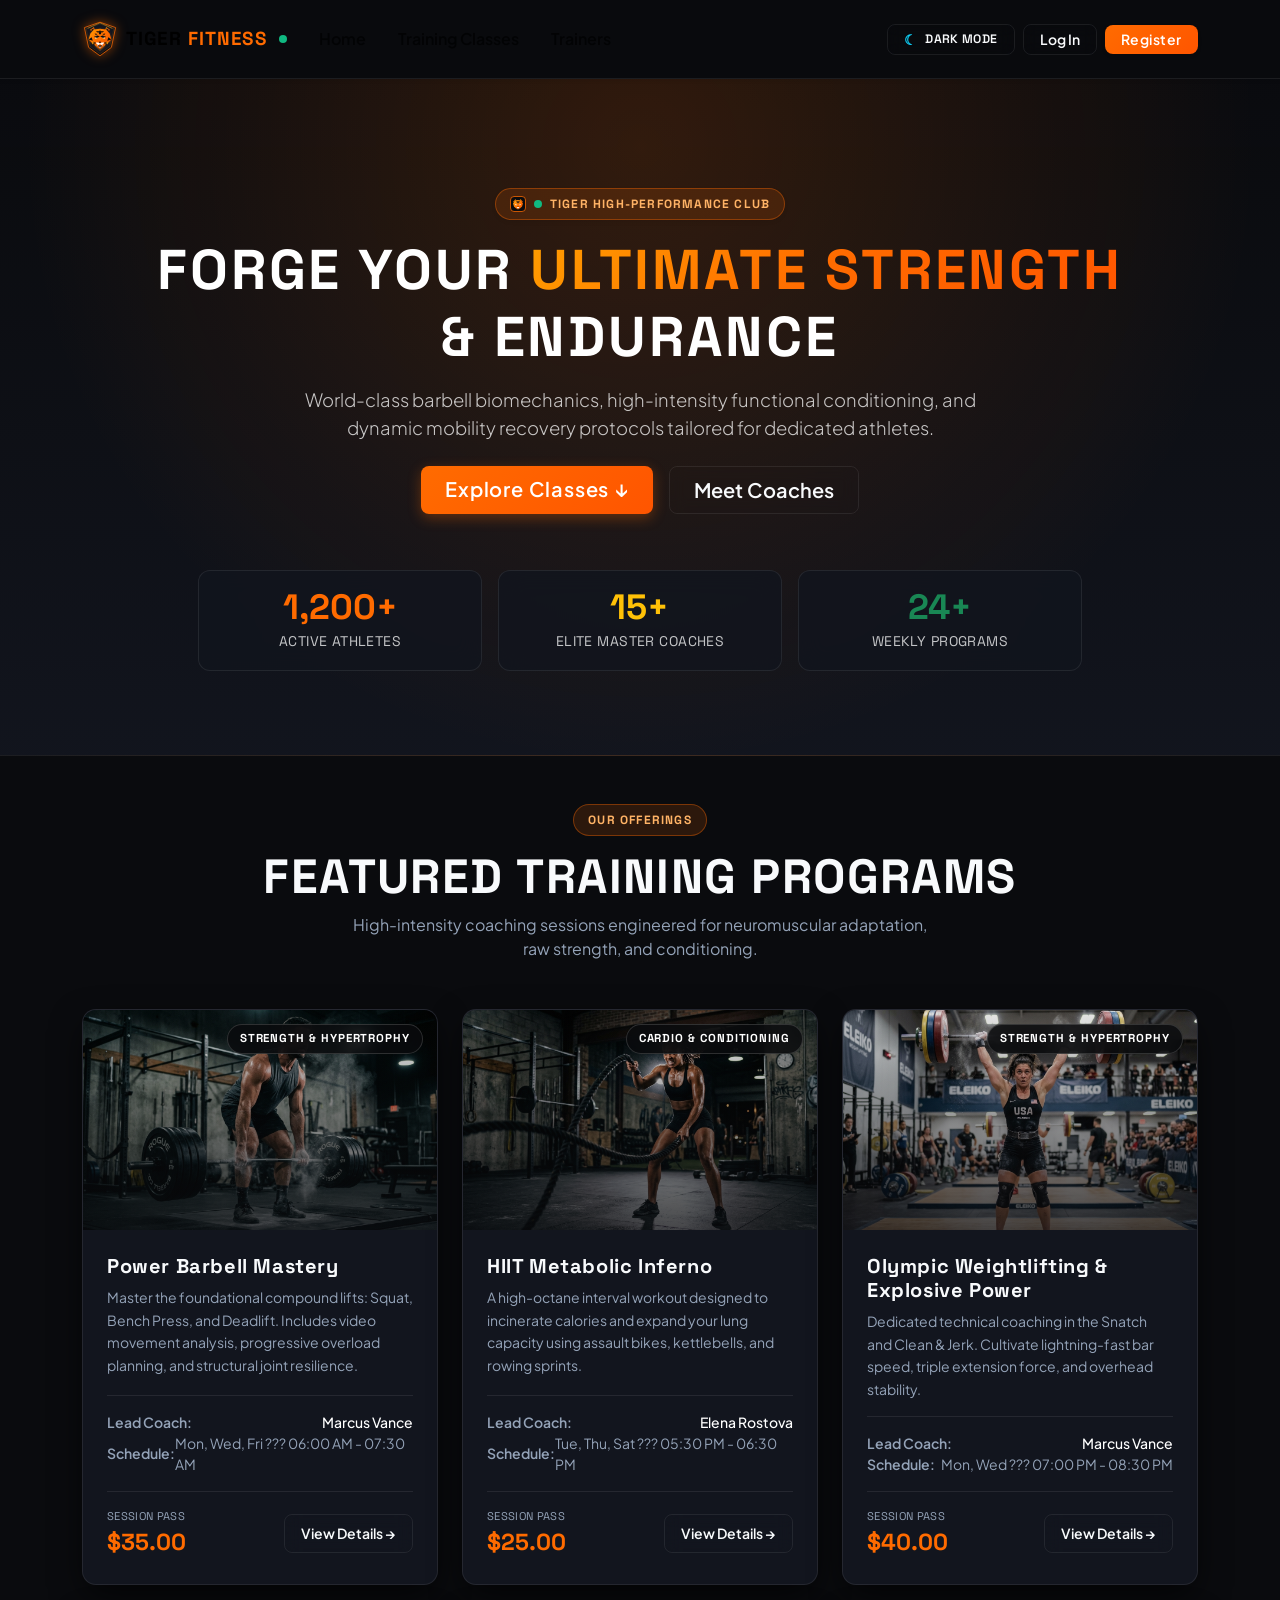
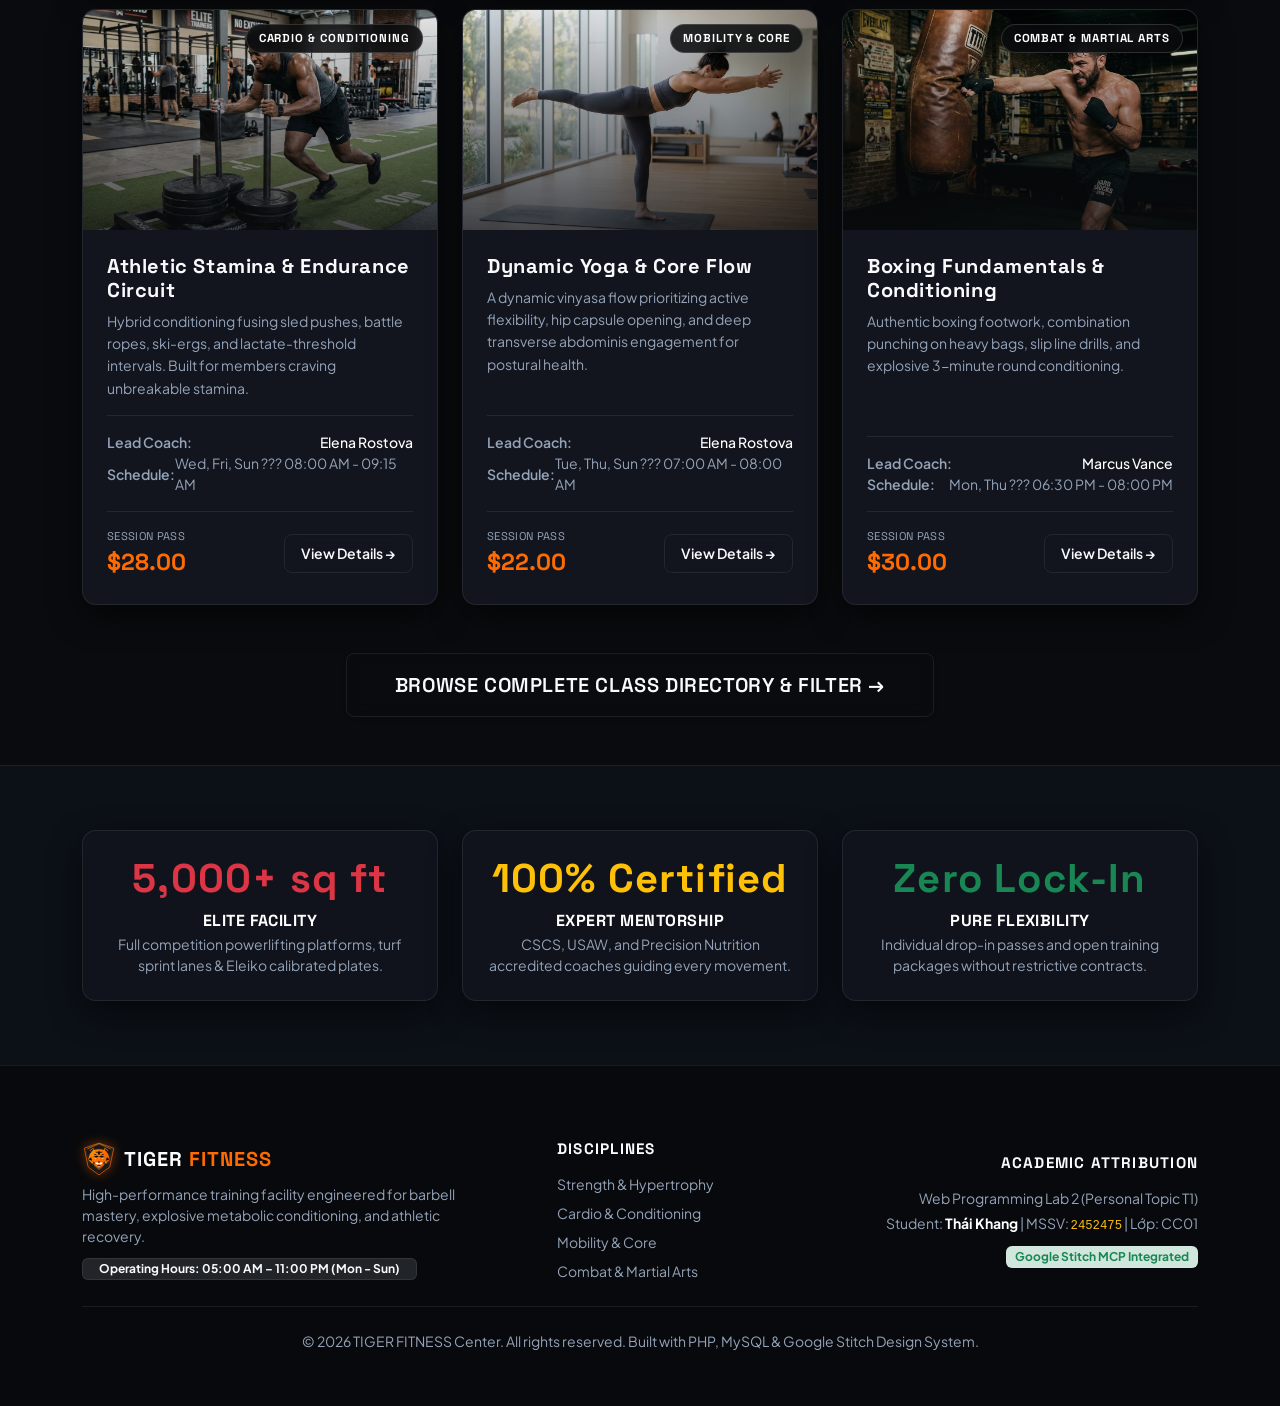
==== netlify_dist/index.html @ b27a7390 "feat(brand,deploy): rebrand to Tiger Fitness with 2D tiger SVG logo, orange theme, and Netlify stati" ====
<!DOCTYPE html>
<html lang="en">
<head>
  <meta charset="UTF-8">
  <meta name="viewport" content="width=device-width, initial-scale=1.0">
  <title>TIGER FITNESS - Transform Your Potential</title>
  <link rel="icon" type="image/svg+xml" href="images/favicon.svg">
  <link href="https://cdn.jsdelivr.net/npm/bootstrap@5.3.0/dist/css/bootstrap.min.css" rel="stylesheet">
  <link rel="stylesheet" href="css/style.css">
</head>
<body class="" data-bs-theme="light">

<script>
  // Instant client-side theme application to prevent FOUC
  (function() {
    var theme = "light";
    document.documentElement.setAttribute('data-bs-theme', theme);
    if (document.body) {
      if (theme === 'dark') {
        document.body.classList.add('theme-dark');
      } else {
        document.body.classList.remove('theme-dark');
      }
    }
  })();
</script>
<header>
  <nav class="navbar navbar-expand-lg glass-navbar sticky-top shadow-sm py-3">
    <div class="container">
      <a class="navbar-brand fw-bold text-uppercase d-flex align-items-center gap-2" href="index.html">
        <img src="images/tiger-logo.svg" alt="Tiger Logo" width="36" height="36" style="filter: drop-shadow(0 0 6px rgba(255, 107, 0, 0.5));">
        <span class="font-headline" style="letter-spacing: 0.06em; font-size: 1.18rem;">TIGER <span style="color: var(--tiger-orange);">FITNESS</span></span>
        <span class="live-beacon ms-1 d-none d-sm-inline-block" title="Tiger Core Systems Online"></span>
      </a>
      <button
        class="navbar-toggler border-0 shadow-none"
        type="button"
        data-bs-toggle="collapse"
        data-bs-target="#mainNavbar"
        aria-controls="mainNavbar"
        aria-expanded="false"
        aria-label="Toggle navigation">
        <span class="navbar-toggler-icon"></span>
      </button>
      <div class="collapse navbar-collapse" id="mainNavbar">
        <ul class="navbar-nav me-auto mb-2 mb-lg-0 align-items-lg-center">
          <li class="nav-item">
            <a class="nav-link fw-semibold px-3" href="index.html">Home</a>
          </li>
          <li class="nav-item">
            <a class="nav-link fw-semibold px-3" href="classes.html">Training Classes</a>
          </li>
          <li class="nav-item">
            <a class="nav-link fw-semibold px-3" href="index.html#trainers">Trainers</a>
          </li>
                            </ul>

        <ul class="navbar-nav ms-auto mb-2 mb-lg-0 align-items-lg-center gap-2">
          <!-- Theme Toggle (Task 5.2 Cookie: apex_theme) -->
          <li class="nav-item">
            <a href="javascript:void(0)" onclick="toggleNetlifyTheme()" 
               class="btn btn-sm btn-outline-apex d-flex align-items-center gap-2 px-3 py-1"
               title="Switch to Dark Gym Mode (Cookie-persisted for 30 days)">
                              <span class="text-info">&#9790;</span> <span class="small font-headline">DARK MODE</span>
                          </a>
          </li>

                      <li class="nav-item">
              <a class="btn btn-outline-apex btn-sm px-3" href="login.html">
                Log In
              </a>
            </li>
            <li class="nav-item">
              <a class="btn btn-danger btn-sm px-3 shadow-sm" href="register.html">
                Register
              </a>
            </li>
                  </ul>
      </div>
    </div>
  </nav>
</header>

<!-- High-Octane Hero Section -->
<section class="hero-section text-white">
  <div class="container text-center py-4">
    <div class="hero-badge mb-3 shadow-sm">
      <img src="images/favicon.svg" alt="Tiger Icon" width="16" height="16">
      <span class="live-beacon"></span>
      <span>Tiger High-Performance Club</span>
    </div>
    
    <h1 class="display-4 fw-bold mb-3 text-uppercase font-headline" style="letter-spacing: 0.05em; max-width: 980px; margin: 0 auto;">
      Forge Your <span class="hero-gradient-text">Ultimate Strength</span> & Endurance
    </h1>
    
    <p class="lead opacity-75 mb-4 mx-auto" style="max-width: 720px; font-size: 1.15rem;">
      World-class barbell biomechanics, high-intensity functional conditioning, and dynamic mobility recovery protocols tailored for dedicated athletes.
    </p>

    <div class="d-flex justify-content-center gap-3 mb-5 flex-wrap">
      <a href="#items" class="btn btn-apex-crimson btn-lg px-4 py-2 fw-semibold">
        Explore Classes &darr;
      </a>
      <a href="#trainers" class="btn btn-outline-apex btn-lg px-4 py-2 fw-semibold">
        Meet Coaches
      </a>
    </div>

    <!-- Performance Metrics Bar (Stitch Telemetry Widget) -->
    <div class="row g-3 justify-content-center max-w-4xl mx-auto pt-2" style="max-width: 900px;">
      <div class="col-12 col-md-4">
        <div class="stats-card text-center h-100">
          <div class="stats-value mb-1" style="color: var(--tiger-orange);">1,200+</div>
          <span class="small opacity-75 font-headline text-uppercase">Active Athletes</span>
        </div>
      </div>
      <div class="col-12 col-md-4">
        <div class="stats-card text-center h-100">
          <div class="stats-value text-warning mb-1">15+</div>
          <span class="small opacity-75 font-headline text-uppercase">Elite Master Coaches</span>
        </div>
      </div>
      <div class="col-12 col-md-4">
        <div class="stats-card text-center h-100">
          <div class="stats-value text-success mb-1">24+</div>
          <span class="small opacity-75 font-headline text-uppercase">Weekly Programs</span>
        </div>
      </div>
    </div>
  </div>
</section>

<!-- Item Catalog (Dynamic MySQL Database Integration) -->
<section class="py-5" id="items">
  <div class="container">
    <!-- Personalized 'Welcome Back' Cookie Banner (Task 5.2) -->
    
    <div class="text-center mb-5">
      <span class="hero-badge mb-2">Our Offerings</span>
      <h2 class="display-5 fw-bold font-headline mt-1 text-uppercase">Featured Training Programs</h2>
      <p class="text-secondary mx-auto" style="max-width: 600px;">
        High-intensity coaching sessions engineered for neuromuscular adaptation, raw strength, and conditioning.
      </p>
    </div>

          <div class="row g-4">
                  <div class="col-12 col-md-6 col-lg-4">
            <div class="class-card h-100">
              <div class="class-card-img-wrap">
                <img
                  src="images/item1.jpg"
                  alt="Power Barbell Mastery">
                <div class="class-card-overlay"></div>
                <span class="class-discipline-badge">
                  Strength &amp; Hypertrophy                </span>
              </div>
              <div class="card-body d-flex flex-column p-4">
                <h5 class="card-title fw-bold font-headline mb-2" style="font-size: 1.25rem;">
                  Power Barbell Mastery                </h5>
                <p class="card-text text-secondary small flex-grow-1 mb-3" style="line-height: 1.6;">
                  Master the foundational compound lifts: Squat, Bench Press, and Deadlift. Includes video movement analysis, progressive overload planning, and structural joint resilience.                </p>
                
                <div class="pt-3 border-top border-secondary border-opacity-25 mb-3">
                  <div class="d-flex align-items-center justify-content-between small text-secondary mb-1.5">
                    <span class="fw-semibold">Lead Coach:</span>
                    <span class="text-white fw-medium">Marcus Vance</span>
                  </div>
                  <div class="d-flex align-items-center justify-content-between small text-secondary">
                    <span class="fw-semibold">Schedule:</span>
                    <span class="opacity-90">Mon, Wed, Fri ??? 06:00 AM - 07:30 AM</span>
                  </div>
                </div>

                <div class="d-flex align-items-center justify-content-between pt-3 border-top border-secondary border-opacity-25">
                  <div>
                    <span class="small text-secondary d-block font-headline text-uppercase" style="font-size: 0.7rem;">Session Pass</span>
                    <span class="class-price-tag">$35.00</span>
                  </div>
                  <a href="item_details_1.html"
                     class="btn btn-sm btn-outline-apex px-3 py-2 fw-semibold">
                    View Details &rarr;
                  </a>
                </div>
              </div>
            </div>
          </div>
                  <div class="col-12 col-md-6 col-lg-4">
            <div class="class-card h-100">
              <div class="class-card-img-wrap">
                <img
                  src="images/item2.jpg"
                  alt="HIIT Metabolic Inferno">
                <div class="class-card-overlay"></div>
                <span class="class-discipline-badge">
                  Cardio &amp; Conditioning                </span>
              </div>
              <div class="card-body d-flex flex-column p-4">
                <h5 class="card-title fw-bold font-headline mb-2" style="font-size: 1.25rem;">
                  HIIT Metabolic Inferno                </h5>
                <p class="card-text text-secondary small flex-grow-1 mb-3" style="line-height: 1.6;">
                  A high-octane interval workout designed to incinerate calories and expand your lung capacity using assault bikes, kettlebells, and rowing sprints.                </p>
                
                <div class="pt-3 border-top border-secondary border-opacity-25 mb-3">
                  <div class="d-flex align-items-center justify-content-between small text-secondary mb-1.5">
                    <span class="fw-semibold">Lead Coach:</span>
                    <span class="text-white fw-medium">Elena Rostova</span>
                  </div>
                  <div class="d-flex align-items-center justify-content-between small text-secondary">
                    <span class="fw-semibold">Schedule:</span>
                    <span class="opacity-90">Tue, Thu, Sat ??? 05:30 PM - 06:30 PM</span>
                  </div>
                </div>

                <div class="d-flex align-items-center justify-content-between pt-3 border-top border-secondary border-opacity-25">
                  <div>
                    <span class="small text-secondary d-block font-headline text-uppercase" style="font-size: 0.7rem;">Session Pass</span>
                    <span class="class-price-tag">$25.00</span>
                  </div>
                  <a href="item_details_2.html"
                     class="btn btn-sm btn-outline-apex px-3 py-2 fw-semibold">
                    View Details &rarr;
                  </a>
                </div>
              </div>
            </div>
          </div>
                  <div class="col-12 col-md-6 col-lg-4">
            <div class="class-card h-100">
              <div class="class-card-img-wrap">
                <img
                  src="images/item3.jpg"
                  alt="Olympic Weightlifting &amp; Explosive Power">
                <div class="class-card-overlay"></div>
                <span class="class-discipline-badge">
                  Strength &amp; Hypertrophy                </span>
              </div>
              <div class="card-body d-flex flex-column p-4">
                <h5 class="card-title fw-bold font-headline mb-2" style="font-size: 1.25rem;">
                  Olympic Weightlifting &amp; Explosive Power                </h5>
                <p class="card-text text-secondary small flex-grow-1 mb-3" style="line-height: 1.6;">
                  Dedicated technical coaching in the Snatch and Clean &amp; Jerk. Cultivate lightning-fast bar speed, triple extension force, and overhead stability.                </p>
                
                <div class="pt-3 border-top border-secondary border-opacity-25 mb-3">
                  <div class="d-flex align-items-center justify-content-between small text-secondary mb-1.5">
                    <span class="fw-semibold">Lead Coach:</span>
                    <span class="text-white fw-medium">Marcus Vance</span>
                  </div>
                  <div class="d-flex align-items-center justify-content-between small text-secondary">
                    <span class="fw-semibold">Schedule:</span>
                    <span class="opacity-90">Mon, Wed ??? 07:00 PM - 08:30 PM</span>
                  </div>
                </div>

                <div class="d-flex align-items-center justify-content-between pt-3 border-top border-secondary border-opacity-25">
                  <div>
                    <span class="small text-secondary d-block font-headline text-uppercase" style="font-size: 0.7rem;">Session Pass</span>
                    <span class="class-price-tag">$40.00</span>
                  </div>
                  <a href="item_details_3.html"
                     class="btn btn-sm btn-outline-apex px-3 py-2 fw-semibold">
                    View Details &rarr;
                  </a>
                </div>
              </div>
            </div>
          </div>
                  <div class="col-12 col-md-6 col-lg-4">
            <div class="class-card h-100">
              <div class="class-card-img-wrap">
                <img
                  src="images/item4.jpg"
                  alt="Athletic Stamina &amp; Endurance Circuit">
                <div class="class-card-overlay"></div>
                <span class="class-discipline-badge">
                  Cardio &amp; Conditioning                </span>
              </div>
              <div class="card-body d-flex flex-column p-4">
                <h5 class="card-title fw-bold font-headline mb-2" style="font-size: 1.25rem;">
                  Athletic Stamina &amp; Endurance Circuit                </h5>
                <p class="card-text text-secondary small flex-grow-1 mb-3" style="line-height: 1.6;">
                  Hybrid conditioning fusing sled pushes, battle ropes, ski-ergs, and lactate-threshold intervals. Built for members craving unbreakable stamina.                </p>
                
                <div class="pt-3 border-top border-secondary border-opacity-25 mb-3">
                  <div class="d-flex align-items-center justify-content-between small text-secondary mb-1.5">
                    <span class="fw-semibold">Lead Coach:</span>
                    <span class="text-white fw-medium">Elena Rostova</span>
                  </div>
                  <div class="d-flex align-items-center justify-content-between small text-secondary">
                    <span class="fw-semibold">Schedule:</span>
                    <span class="opacity-90">Wed, Fri, Sun ??? 08:00 AM - 09:15 AM</span>
                  </div>
                </div>

                <div class="d-flex align-items-center justify-content-between pt-3 border-top border-secondary border-opacity-25">
                  <div>
                    <span class="small text-secondary d-block font-headline text-uppercase" style="font-size: 0.7rem;">Session Pass</span>
                    <span class="class-price-tag">$28.00</span>
                  </div>
                  <a href="item_details_4.html"
                     class="btn btn-sm btn-outline-apex px-3 py-2 fw-semibold">
                    View Details &rarr;
                  </a>
                </div>
              </div>
            </div>
          </div>
                  <div class="col-12 col-md-6 col-lg-4">
            <div class="class-card h-100">
              <div class="class-card-img-wrap">
                <img
                  src="images/item5.jpg"
                  alt="Dynamic Yoga &amp; Core Flow">
                <div class="class-card-overlay"></div>
                <span class="class-discipline-badge">
                  Mobility &amp; Core                </span>
              </div>
              <div class="card-body d-flex flex-column p-4">
                <h5 class="card-title fw-bold font-headline mb-2" style="font-size: 1.25rem;">
                  Dynamic Yoga &amp; Core Flow                </h5>
                <p class="card-text text-secondary small flex-grow-1 mb-3" style="line-height: 1.6;">
                  A dynamic vinyasa flow prioritizing active flexibility, hip capsule opening, and deep transverse abdominis engagement for postural health.                </p>
                
                <div class="pt-3 border-top border-secondary border-opacity-25 mb-3">
                  <div class="d-flex align-items-center justify-content-between small text-secondary mb-1.5">
                    <span class="fw-semibold">Lead Coach:</span>
                    <span class="text-white fw-medium">Elena Rostova</span>
                  </div>
                  <div class="d-flex align-items-center justify-content-between small text-secondary">
                    <span class="fw-semibold">Schedule:</span>
                    <span class="opacity-90">Tue, Thu, Sun ??? 07:00 AM - 08:00 AM</span>
                  </div>
                </div>

                <div class="d-flex align-items-center justify-content-between pt-3 border-top border-secondary border-opacity-25">
                  <div>
                    <span class="small text-secondary d-block font-headline text-uppercase" style="font-size: 0.7rem;">Session Pass</span>
                    <span class="class-price-tag">$22.00</span>
                  </div>
                  <a href="item_details_5.html"
                     class="btn btn-sm btn-outline-apex px-3 py-2 fw-semibold">
                    View Details &rarr;
                  </a>
                </div>
              </div>
            </div>
          </div>
                  <div class="col-12 col-md-6 col-lg-4">
            <div class="class-card h-100">
              <div class="class-card-img-wrap">
                <img
                  src="images/item6.jpg"
                  alt="Boxing Fundamentals &amp; Conditioning">
                <div class="class-card-overlay"></div>
                <span class="class-discipline-badge">
                  Combat &amp; Martial Arts                </span>
              </div>
              <div class="card-body d-flex flex-column p-4">
                <h5 class="card-title fw-bold font-headline mb-2" style="font-size: 1.25rem;">
                  Boxing Fundamentals &amp; Conditioning                </h5>
                <p class="card-text text-secondary small flex-grow-1 mb-3" style="line-height: 1.6;">
                  Authentic boxing footwork, combination punching on heavy bags, slip line drills, and explosive 3-minute round conditioning.                </p>
                
                <div class="pt-3 border-top border-secondary border-opacity-25 mb-3">
                  <div class="d-flex align-items-center justify-content-between small text-secondary mb-1.5">
                    <span class="fw-semibold">Lead Coach:</span>
                    <span class="text-white fw-medium">Marcus Vance</span>
                  </div>
                  <div class="d-flex align-items-center justify-content-between small text-secondary">
                    <span class="fw-semibold">Schedule:</span>
                    <span class="opacity-90">Mon, Thu ??? 06:30 PM - 08:00 PM</span>
                  </div>
                </div>

                <div class="d-flex align-items-center justify-content-between pt-3 border-top border-secondary border-opacity-25">
                  <div>
                    <span class="small text-secondary d-block font-headline text-uppercase" style="font-size: 0.7rem;">Session Pass</span>
                    <span class="class-price-tag">$30.00</span>
                  </div>
                  <a href="item_details_6.html"
                     class="btn btn-sm btn-outline-apex px-3 py-2 fw-semibold">
                    View Details &rarr;
                  </a>
                </div>
              </div>
            </div>
          </div>
              </div>

      <div class="text-center mt-5">
        <a href="classes.html" class="btn btn-outline-apex btn-lg px-5 py-3 font-headline fw-semibold text-uppercase shadow-sm">
          Browse Complete Class Directory & Filter &rarr;
        </a>
      </div>
      </div>
</section>

<!-- Additional Gym Highlights Section -->
<section class="py-5 border-top border-secondary border-opacity-25" id="trainers" style="background: rgba(17, 24, 39, 0.4);">
  <div class="container text-center py-3">
    <div class="row g-4 justify-content-center">
      <div class="col-12 col-md-4">
        <div class="glass-panel p-4 h-100">
          <div class="display-6 font-headline fw-bold text-danger mb-2">5,000+ sq ft</div>
          <h6 class="font-headline text-uppercase fw-bold text-white mb-1">Elite Facility</h6>
          <p class="text-secondary small mb-0">Full competition powerlifting platforms, turf sprint lanes & Eleiko calibrated plates.</p>
        </div>
      </div>
      <div class="col-12 col-md-4">
        <div class="glass-panel p-4 h-100">
          <div class="display-6 font-headline fw-bold text-warning mb-2">100% Certified</div>
          <h6 class="font-headline text-uppercase fw-bold text-white mb-1">Expert Mentorship</h6>
          <p class="text-secondary small mb-0">CSCS, USAW, and Precision Nutrition accredited coaches guiding every movement.</p>
        </div>
      </div>
      <div class="col-12 col-md-4">
        <div class="glass-panel p-4 h-100">
          <div class="display-6 font-headline fw-bold text-success mb-2">Zero Lock-In</div>
          <h6 class="font-headline text-uppercase fw-bold text-white mb-1">Pure Flexibility</h6>
          <p class="text-secondary small mb-0">Individual drop-in passes and open training packages without restrictive contracts.</p>
        </div>
      </div>
    </div>
  </div>
</section>

<footer class="apex-footer mt-auto">
  <div class="container py-4">
    <div class="row g-4 align-items-center">
      <div class="col-12 col-md-5">
        <div class="d-flex align-items-center gap-2 mb-2">
          <img src="images/tiger-logo.svg" alt="Tiger Logo" width="34" height="34" style="filter: drop-shadow(0 0 6px rgba(255, 107, 0, 0.4));">
          <span class="font-headline fw-bold text-white fs-5" style="letter-spacing: 0.05em;">TIGER <span style="color: var(--tiger-orange);">FITNESS</span></span>
        </div>
        <p class="small text-secondary mb-2" style="max-width: 380px;">
          High-performance training facility engineered for barbell mastery, explosive metabolic conditioning, and athletic recovery.
        </p>
        <span class="badge bg-dark border border-secondary text-light px-3 py-1 small">
          Operating Hours: 05:00 AM – 11:00 PM (Mon - Sun)
        </span>
      </div>

      <div class="col-6 col-md-3">
        <h6 class="footer-title">Disciplines</h6>
        <ul class="list-unstyled small mb-0 d-flex flex-column gap-2">
          <li><a href="classes.html?category_id=1">Strength & Hypertrophy</a></li>
          <li><a href="classes.html?category_id=2">Cardio & Conditioning</a></li>
          <li><a href="classes.html?category_id=3">Mobility & Core</a></li>
          <li><a href="classes.html?category_id=4">Combat & Martial Arts</a></li>
        </ul>
      </div>

      <div class="col-6 col-md-4 text-md-end">
        <h6 class="footer-title">Academic Attribution</h6>
        <p class="small text-secondary mb-1">
          Web Programming Lab 2 (Personal Topic T1)
        </p>
        <p class="small text-secondary mb-2">
          Student: <strong class="text-white">Thái Khang</strong> | MSSV: <code class="text-warning">2452475</code> | Lớp: CC01
        </p>
        <span class="badge bg-success-subtle text-success border border-success small px-2 py-1">
          Google Stitch MCP Integrated
        </span>
      </div>
    </div>

    <div class="pt-4 mt-4 border-top border-secondary border-opacity-25 text-center text-secondary small">
      &copy; 2026 TIGER FITNESS Center. All rights reserved. Built with PHP, MySQL & Google Stitch Design System.
    </div>
  </div>
</footer>

<script src="https://cdn.jsdelivr.net/npm/bootstrap@5.3.0/dist/js/bootstrap.bundle.min.js"></script>
<script src="js/netlify-interactive.js"></script>
</body>
</html>
---- netlify_dist/css/style.css ----
/* =====================================================================
 * TIGER FITNESS - STITCH DESIGN SYSTEM
 * Synthesized via Google Stitch MCP (Project ID: 6697286312568266889)
 * High-Octane Modern Performance Club Aesthetic (Nike Training / Gymshark)
 * Dual-Mode Engine fully bound to PHP Cookie 'apex_theme' (30 Days)
 * Primary Brand Palette: Tiger Orange (#FF6B00) & Amber Gold (#FF9E00)
 * ===================================================================== */

@import url('https://fonts.googleapis.com/css2?family=Plus+Jakarta+Sans:wght@300;400;500;600;700;800&family=Space+Grotesk:wght@400;500;600;700&display=swap');

/* ---------------------------------------------------------------------
 * 1. CSS CUSTOM PROPERTIES & DESIGN TOKENS
 * --------------------------------------------------------------------- */
:root {
  /* Brand Tiger Energy Accents */
  --tiger-orange: #FF6B00;
  --tiger-orange-hover: #FF8533;
  --tiger-amber: #FF9E00;
  --tiger-volt: #FF5500;
  --tiger-emerald: #10B981;

  /* Backward Compatibility Aliases */
  --apex-crimson: #FF6B00;
  --apex-crimson-hover: #FF8533;
  --apex-volt: #FF5500;
  --apex-emerald: #10B981;

  /* Light Athletic Mode (Athletic Ivory Canvas) */
  --apex-bg: #FFFDFB;
  --apex-surface: #FFFFFF;
  --apex-surface-subtle: #F7F4EE;
  --apex-surface-container: #FAF6F0;
  --apex-border: rgba(17, 24, 39, 0.08);
  --apex-border-hover: rgba(255, 107, 0, 0.40);
  --apex-text-primary: #111827;
  --apex-text-muted: #6B7280;
  --apex-navbar-bg: rgba(255, 253, 251, 0.88);
  --apex-glass-bg: rgba(255, 255, 255, 0.84);
  --apex-card-shadow: 0 4px 20px -2px rgba(17, 24, 39, 0.06);
  --apex-glow: 0 10px 25px -3px rgba(255, 107, 0, 0.22);

  /* Typography */
  --font-headline: 'Space Grotesk', -apple-system, sans-serif;
  --font-body: 'Plus Jakarta Sans', -apple-system, BlinkMacSystemFont, 'Segoe UI', Roboto, sans-serif;
}

/* ---------------------------------------------------------------------
 * Dark Gym Mode (Activated via Cookie apex_theme = 'dark')
 * Deep Tiger Black (#0A0B0E) & Obsidian Card (#12151E)
 * --------------------------------------------------------------------- */
body.theme-dark,
[data-bs-theme="dark"] {
  --apex-bg: #0A0B0E;
  --apex-surface: #12151E;
  --apex-surface-subtle: #191D2A;
  --apex-surface-container: #161A24;
  --apex-border: rgba(255, 255, 255, 0.08);
  --apex-border-hover: rgba(255, 107, 0, 0.45);
  --apex-text-primary: #F8FAFC;
  --apex-text-muted: #94A3B8;
  --apex-navbar-bg: rgba(10, 11, 14, 0.88);
  --apex-glass-bg: rgba(18, 21, 30, 0.82);
  --apex-card-shadow: 0 12px 35px -5px rgba(0, 0, 0, 0.70);
  --apex-glow: 0 0 24px -4px rgba(255, 107, 0, 0.38);

  background-color: var(--apex-bg) !important;
  color: var(--apex-text-primary) !important;
}

/* ---------------------------------------------------------------------
 * 2. BASE STYLING & TYPOGRAPHY
 * --------------------------------------------------------------------- */
body {
  font-family: var(--font-body);
  background-color: var(--apex-bg);
  color: var(--apex-text-primary);
  min-height: 100vh;
  display: flex;
  flex-direction: column;
  transition: background-color 0.25s ease, color 0.25s ease;
  -webkit-font-smoothing: antialiased;
}

main {
  flex: 1 0 auto;
}

h1, h2, h3, h4, h5, h6,
.font-headline,
.display-4, .display-5, .display-6 {
  font-family: var(--font-headline);
  letter-spacing: 0.03em;
}

/* ---------------------------------------------------------------------
 * 3. GLASSMORPHISM & ELEVATION COMPONENTS
 * --------------------------------------------------------------------- */
.glass-navbar {
  background-color: var(--apex-navbar-bg) !important;
  backdrop-filter: blur(14px);
  -webkit-backdrop-filter: blur(14px);
  border-bottom: 1px solid var(--apex-border);
  transition: background-color 0.25s ease, border-color 0.25s ease;
}

.glass-panel {
  background-color: var(--apex-glass-bg);
  backdrop-filter: blur(14px);
  -webkit-backdrop-filter: blur(14px);
  border: 1px solid var(--apex-border);
  box-shadow: var(--apex-card-shadow);
  border-radius: 14px;
}

.glass-panel-interactive {
  background-color: var(--apex-glass-bg);
  backdrop-filter: blur(14px);
  -webkit-backdrop-filter: blur(14px);
  border: 1px solid var(--apex-border);
  box-shadow: var(--apex-card-shadow);
  border-radius: 14px;
  transition: transform 0.25s cubic-bezier(0.16, 1, 0.3, 1), 
              border-color 0.25s ease, 
              box-shadow 0.25s ease;
}

.glass-panel-interactive:hover {
  transform: translateY(-4px);
  border-color: var(--apex-border-hover);
  box-shadow: var(--apex-glow) !important;
}

/* ---------------------------------------------------------------------
 * 4. BUTTONS & GLOW EFFECTS (TIGER ORANGE)
 * --------------------------------------------------------------------- */
.btn-tiger-orange,
.btn-apex-crimson,
.btn-danger {
  background: linear-gradient(135deg, #FF6B00 0%, #FF5500 100%);
  border: none;
  color: #FFFFFF !important;
  font-weight: 600;
  letter-spacing: 0.04em;
  border-radius: 8px;
  transition: all 0.22s cubic-bezier(0.16, 1, 0.3, 1);
  box-shadow: 0 4px 14px rgba(255, 107, 0, 0.32);
}

.btn-tiger-orange:hover,
.btn-apex-crimson:hover,
.btn-danger:hover {
  background: linear-gradient(135deg, #FF9E00 0%, #FF6B00 100%);
  transform: translateY(-2px);
  box-shadow: 0 6px 20px rgba(255, 107, 0, 0.48);
}

.btn-outline-apex,
.btn-outline-tiger {
  background: transparent;
  border: 1px solid var(--apex-border);
  color: var(--apex-text-primary);
  font-weight: 600;
  border-radius: 8px;
  backdrop-filter: blur(8px);
  transition: all 0.2s ease;
}

.btn-outline-apex:hover,
.btn-outline-tiger:hover {
  background: rgba(255, 107, 0, 0.10);
  border-color: var(--tiger-orange);
  color: var(--tiger-orange);
  transform: translateY(-2px);
}

.glow-tiger {
  box-shadow: 0 0 24px -4px rgba(255, 107, 0, 0.42);
}

.glow-crimson {
  box-shadow: 0 0 24px -4px rgba(255, 107, 0, 0.40);
}

.glow-emerald {
  box-shadow: 0 0 20px -3px rgba(16, 185, 129, 0.40);
}

.live-beacon {
  display: inline-block;
  width: 8px;
  height: 8px;
  border-radius: 50%;
  background-color: var(--tiger-emerald);
  animation: beacon-pulse 2s cubic-bezier(0.4, 0, 0.6, 1) infinite;
}

@keyframes beacon-pulse {
  0%, 100% {
    opacity: 1;
    transform: scale(1);
    box-shadow: 0 0 0 0 rgba(16, 185, 129, 0.7);
  }
  50% {
    opacity: 0.7;
    transform: scale(1.15);
    box-shadow: 0 0 0 6px rgba(16, 185, 129, 0);
  }
}

/* ---------------------------------------------------------------------
 * 5. HERO SECTION & STATS BAR
 * --------------------------------------------------------------------- */
.hero-section {
  position: relative;
  padding: 85px 0 60px 0;
  background: radial-gradient(circle at 50% 10%, rgba(255, 107, 0, 0.16) 0%, rgba(10, 11, 14, 0) 70%),
              linear-gradient(180deg, rgba(10, 11, 14, 0.96) 0%, rgba(18, 21, 30, 0.98) 100%);
  overflow: hidden;
  border-bottom: 1px solid var(--apex-border);
}

.hero-badge {
  display: inline-flex;
  align-items: center;
  gap: 8px;
  padding: 6px 14px;
  background: rgba(255, 107, 0, 0.14);
  border: 1px solid rgba(255, 107, 0, 0.38);
  border-radius: 9999px;
  color: #FFB366;
  font-family: var(--font-headline);
  font-size: 0.75rem;
  letter-spacing: 0.1em;
  text-transform: uppercase;
  font-weight: 700;
}

.hero-gradient-text {
  background: linear-gradient(135deg, #FF9E00 0%, #FF6B00 50%, #FF5500 100%);
  -webkit-background-clip: text;
  -webkit-text-fill-color: transparent;
}

.stats-card {
  background: var(--apex-glass-bg);
  backdrop-filter: blur(12px);
  border: 1px solid var(--apex-border);
  border-radius: 12px;
  padding: 18px 24px;
  transition: transform 0.2s ease, border-color 0.2s ease;
}

.stats-card:hover {
  transform: translateY(-2px);
  border-color: rgba(255, 107, 0, 0.40);
}

.stats-value {
  font-family: var(--font-headline);
  font-size: 2.2rem;
  font-weight: 700;
  color: #FFFFFF;
  line-height: 1;
}

/* ---------------------------------------------------------------------
 * 6. CLASS CARDS (CATALOG & HOMEPAGE)
 * --------------------------------------------------------------------- */
.class-card {
  background-color: var(--apex-surface);
  border: 1px solid var(--apex-border);
  border-radius: 14px;
  overflow: hidden;
  box-shadow: var(--apex-card-shadow);
  transition: all 0.28s cubic-bezier(0.16, 1, 0.3, 1);
  display: flex;
  flex-direction: column;
}

.class-card:hover {
  transform: translateY(-6px);
  border-color: var(--apex-border-hover);
  box-shadow: var(--apex-glow) !important;
}

.class-card-img-wrap {
  position: relative;
  overflow: hidden;
  height: 220px;
}

.class-card-img-wrap img {
  width: 100%;
  height: 100%;
  object-fit: cover;
  transition: transform 0.4s cubic-bezier(0.16, 1, 0.3, 1);
}

.class-card:hover .class-card-img-wrap img {
  transform: scale(1.06);
}

.class-card-overlay {
  position: absolute;
  inset: 0;
  background: linear-gradient(180deg, rgba(10, 11, 14, 0.1) 0%, rgba(10, 11, 14, 0.75) 100%);
}

.class-discipline-badge {
  position: absolute;
  top: 14px;
  right: 14px;
  padding: 5px 12px;
  background: rgba(10, 11, 14, 0.85);
  backdrop-filter: blur(8px);
  border: 1px solid rgba(255, 255, 255, 0.15);
  border-radius: 9999px;
  color: #FFFFFF;
  font-family: var(--font-headline);
  font-size: 0.72rem;
  letter-spacing: 0.08em;
  text-transform: uppercase;
  font-weight: 700;
}

.class-price-tag {
  font-family: var(--font-headline);
  font-size: 1.45rem;
  font-weight: 700;
  color: var(--tiger-orange);
}

/* ---------------------------------------------------------------------
 * 7. BENTO GRID (DASHBOARD & TELEMETRY)
 * --------------------------------------------------------------------- */
.bento-card {
  background-color: var(--apex-surface);
  border: 1px solid var(--apex-border);
  border-radius: 16px;
  box-shadow: var(--apex-card-shadow);
  padding: 24px;
  height: 100%;
  transition: all 0.22s ease;
}

.bento-card-header {
  border-bottom: 1px solid var(--apex-border);
  padding-bottom: 14px;
  margin-bottom: 18px;
  display: flex;
  justify-content: space-between;
  align-items: center;
}

.vip-role-badge {
  display: inline-flex;
  align-items: center;
  gap: 6px;
  padding: 4px 12px;
  border-radius: 9999px;
  font-family: var(--font-headline);
  font-size: 0.7rem;
  letter-spacing: 0.08em;
  text-transform: uppercase;
  font-weight: 700;
}

.vip-role-admin {
  background: rgba(255, 107, 0, 0.18);
  border: 1px solid rgba(255, 107, 0, 0.5);
  color: #FFB366;
}

.vip-role-trainer {
  background: rgba(59, 130, 246, 0.15);
  border: 1px solid rgba(59, 130, 246, 0.4);
  color: #93C5FD;
}

.vip-role-member {
  background: rgba(16, 185, 129, 0.15);
  border: 1px solid rgba(16, 185, 129, 0.4);
  color: #6EE7B7;
}

/* ---------------------------------------------------------------------
 * 8. FORM CONTROLS & INPUT REFINEMENT
 * --------------------------------------------------------------------- */
.form-control,
.form-select {
  background-color: var(--apex-surface-subtle);
  border: 1px solid var(--apex-border);
  color: var(--apex-text-primary);
  border-radius: 8px;
  padding: 10px 14px;
  transition: border-color 0.2s ease, box-shadow 0.2s ease;
}

.form-control:focus,
.form-select:focus {
  background-color: var(--apex-surface-subtle);
  border-color: var(--tiger-orange);
  color: var(--apex-text-primary);
  box-shadow: 0 0 0 3px rgba(255, 107, 0, 0.22);
}

body.theme-dark .form-control,
body.theme-dark .form-select,
[data-bs-theme="dark"] .form-control,
[data-bs-theme="dark"] .form-select {
  background-color: #171B26 !important;
  color: #F8FAFC !important;
  border-color: rgba(255, 255, 255, 0.12) !important;
}

body.theme-dark .form-control::placeholder,
[data-bs-theme="dark"] .form-control::placeholder {
  color: #64748B !important;
}

/* ---------------------------------------------------------------------
 * 9. BOOTSTRAP OVERRIDES FOR THEME CONSISTENCY
 * --------------------------------------------------------------------- */
body.theme-dark .card,
[data-bs-theme="dark"] .card {
  background-color: var(--apex-surface) !important;
  border-color: var(--apex-border) !important;
  color: var(--apex-text-primary) !important;
}

body.theme-dark .card-header,
[data-bs-theme="dark"] .card-header {
  background-color: var(--apex-surface-subtle) !important;
  border-color: var(--apex-border) !important;
  color: var(--apex-text-primary) !important;
}

body.theme-dark .bg-light,
[data-bs-theme="dark"] .bg-light {
  background-color: var(--apex-bg) !important;
}

body.theme-dark .bg-white,
[data-bs-theme="dark"] .bg-white {
  background-color: var(--apex-surface) !important;
  color: var(--apex-text-primary) !important;
}

body.theme-dark .border,
body.theme-dark .border-top,
body.theme-dark .border-bottom,
[data-bs-theme="dark"] .border,
[data-bs-theme="dark"] .border-top,
[data-bs-theme="dark"] .border-bottom {
  border-color: var(--apex-border) !important;
}

body.theme-dark .table,
[data-bs-theme="dark"] .table {
  color: var(--apex-text-primary) !important;
  border-color: var(--apex-border) !important;
}

body.theme-dark .table > :not(caption) > * > *,
[data-bs-theme="dark"] .table > :not(caption) > * > * {
  background-color: transparent !important;
  border-color: var(--apex-border) !important;
}

body.theme-dark .table-light,
[data-bs-theme="dark"] .table-light {
  background-color: var(--apex-surface-subtle) !important;
  color: var(--apex-text-primary) !important;
}

body.theme-dark .list-group-item,
[data-bs-theme="dark"] .list-group-item {
  background-color: transparent !important;
  border-color: var(--apex-border) !important;
  color: var(--apex-text-primary) !important;
}

body.theme-dark .text-dark,
[data-bs-theme="dark"] .text-dark {
  color: #F8FAFC !important;
}

body.theme-dark .text-secondary,
body.theme-dark .text-muted,
[data-bs-theme="dark"] .text-secondary,
[data-bs-theme="dark"] .text-muted {
  color: #94A3B8 !important;
}

/* ---------------------------------------------------------------------
 * 10. FOOTER STYLING
 * --------------------------------------------------------------------- */
footer.apex-footer {
  background-color: #08090C;
  border-top: 1px solid rgba(255, 255, 255, 0.08);
  color: #94A3B8;
  padding: 50px 0 30px 0;
}

footer.apex-footer .footer-title {
  font-family: var(--font-headline);
  color: #F8FAFC;
  font-size: 0.95rem;
  letter-spacing: 0.08em;
  text-transform: uppercase;
  margin-bottom: 16px;
  font-weight: 700;
}

footer.apex-footer a {
  color: #94A3B8;
  text-decoration: none;
  transition: color 0.2s ease;
}

footer.apex-footer a:hover {
  color: var(--tiger-orange);
}
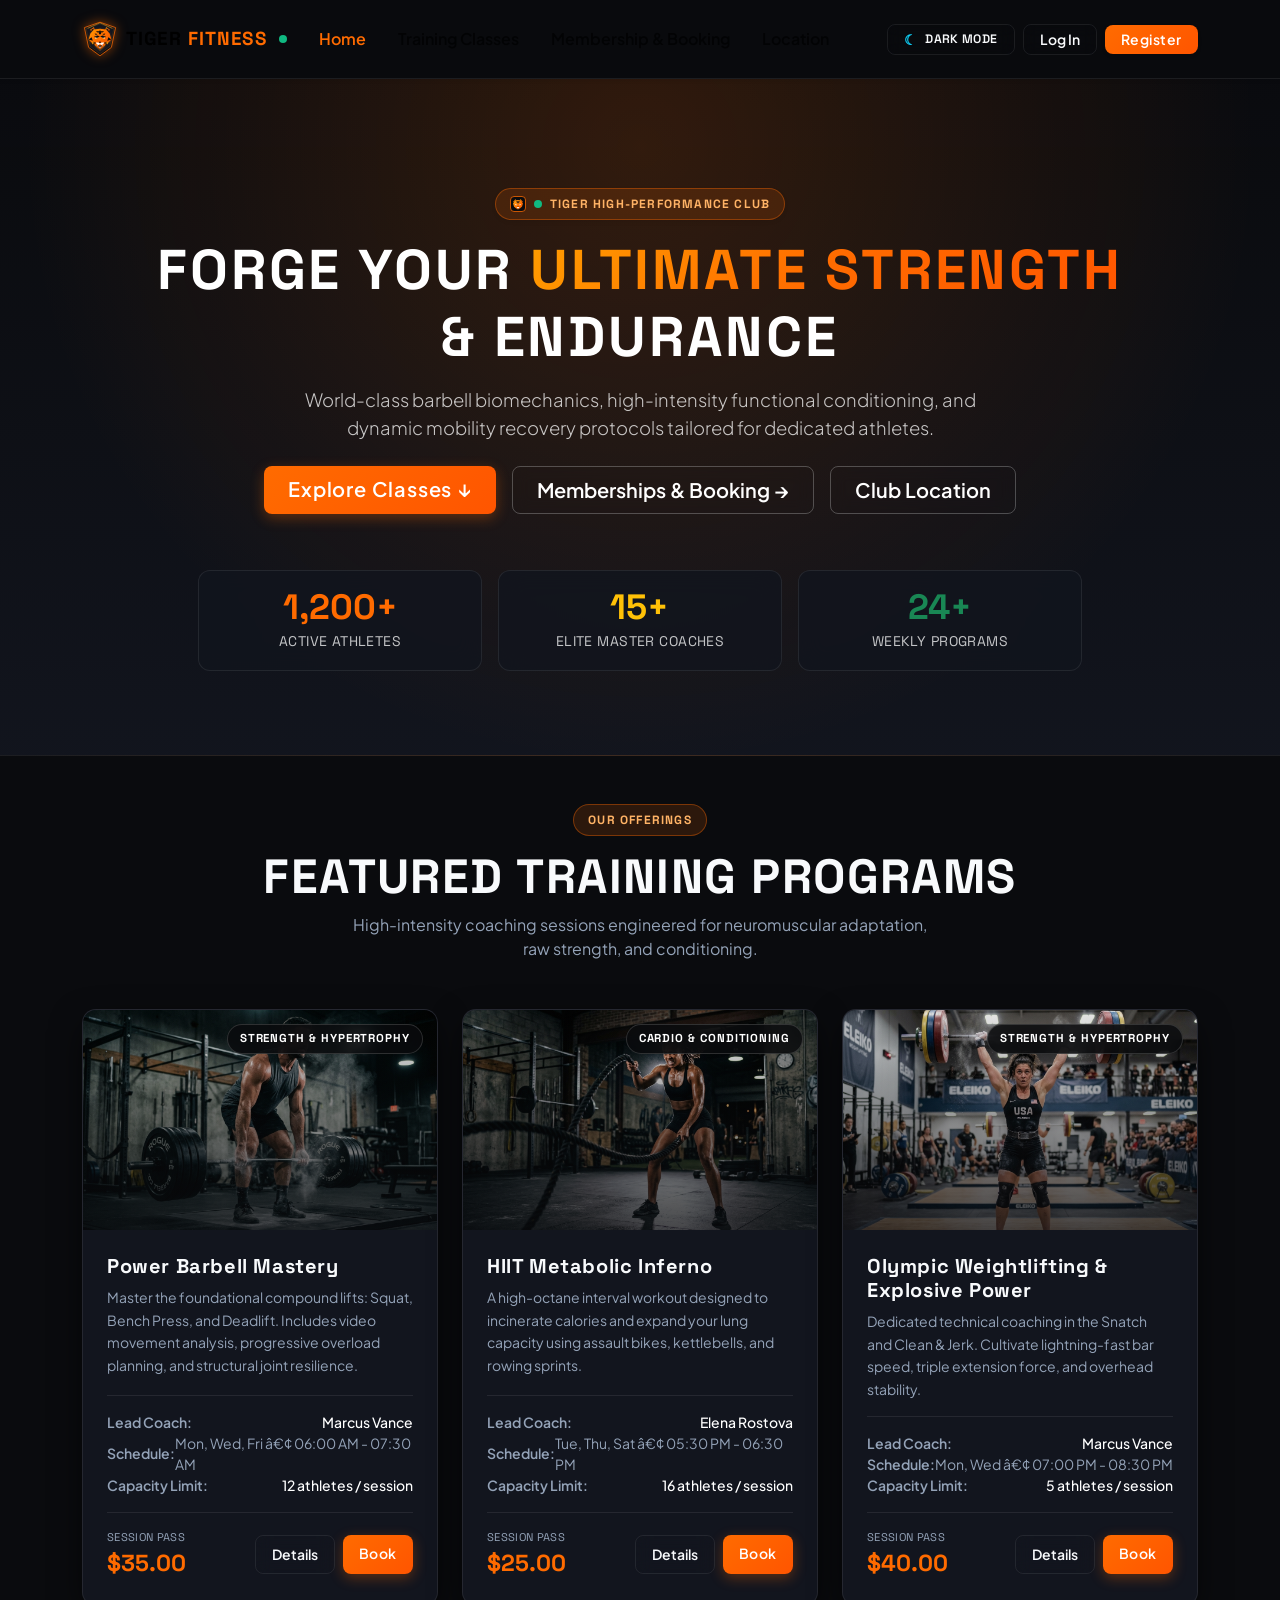
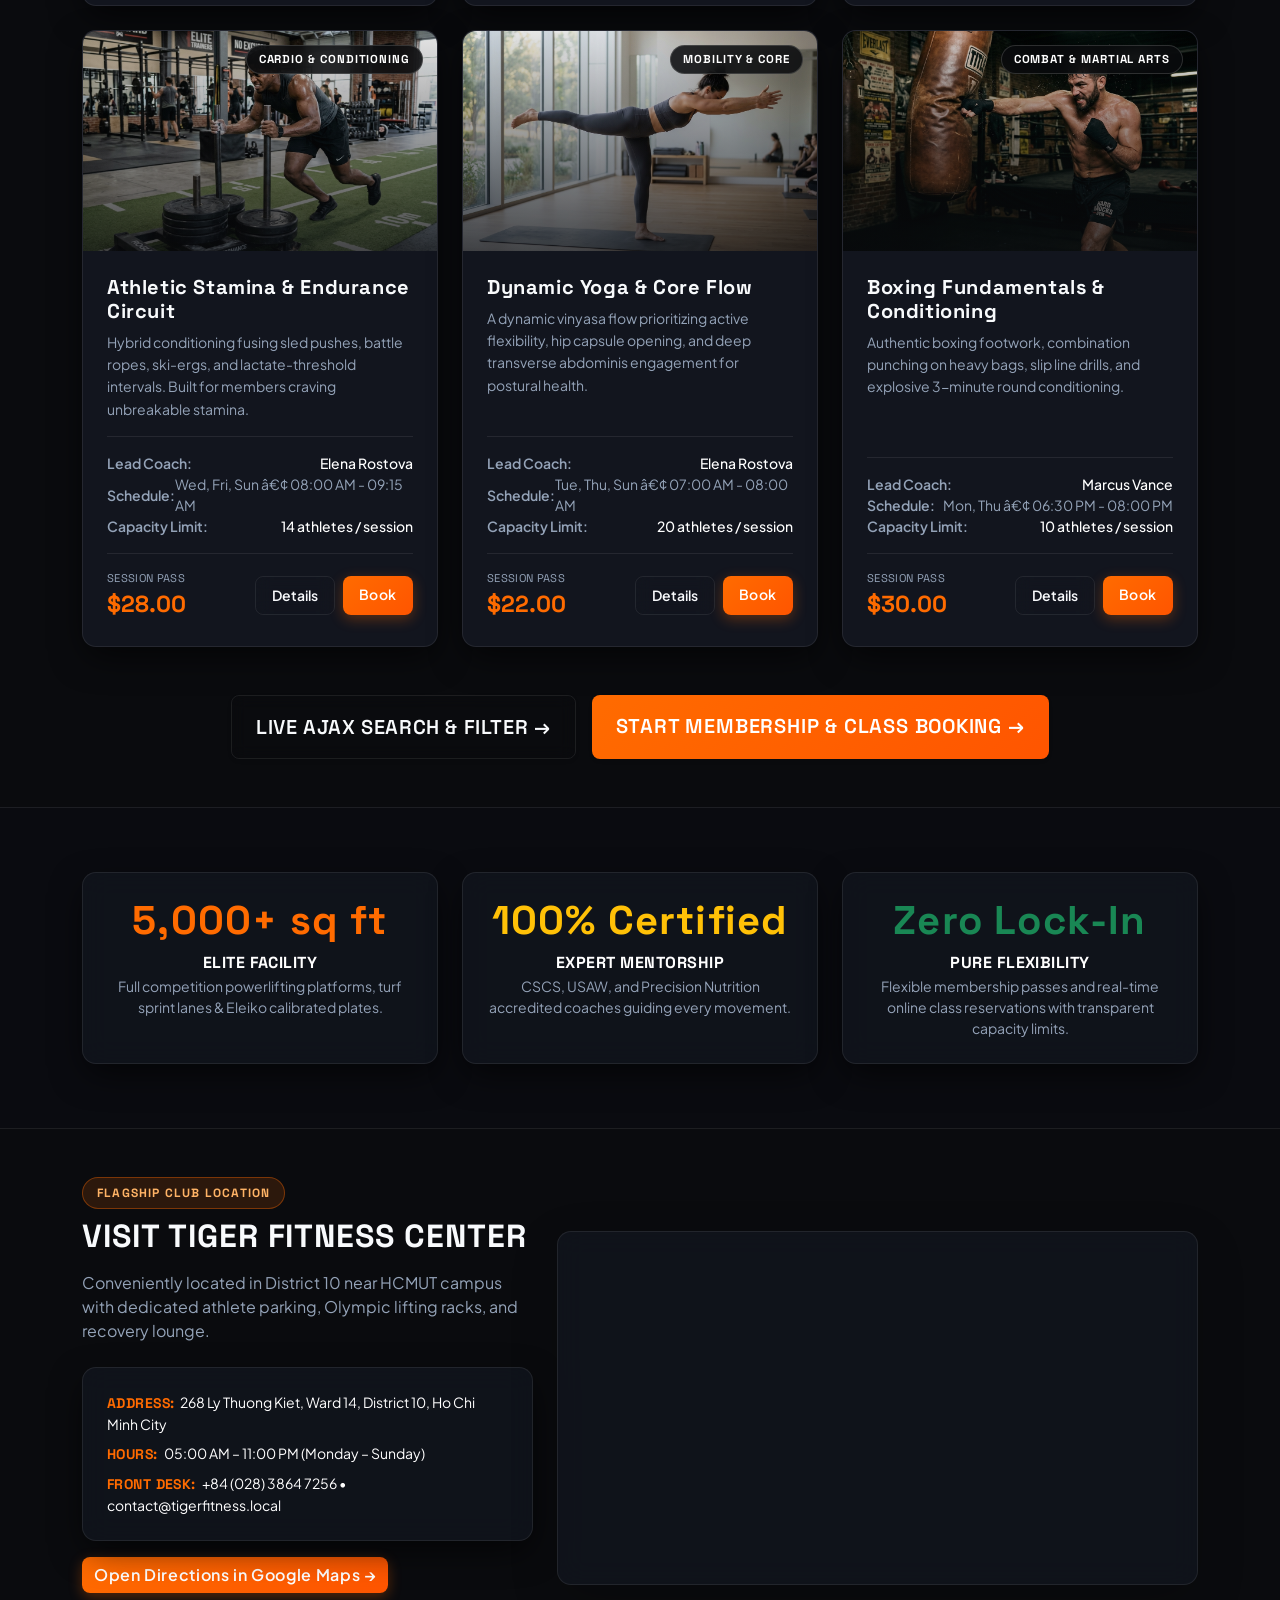
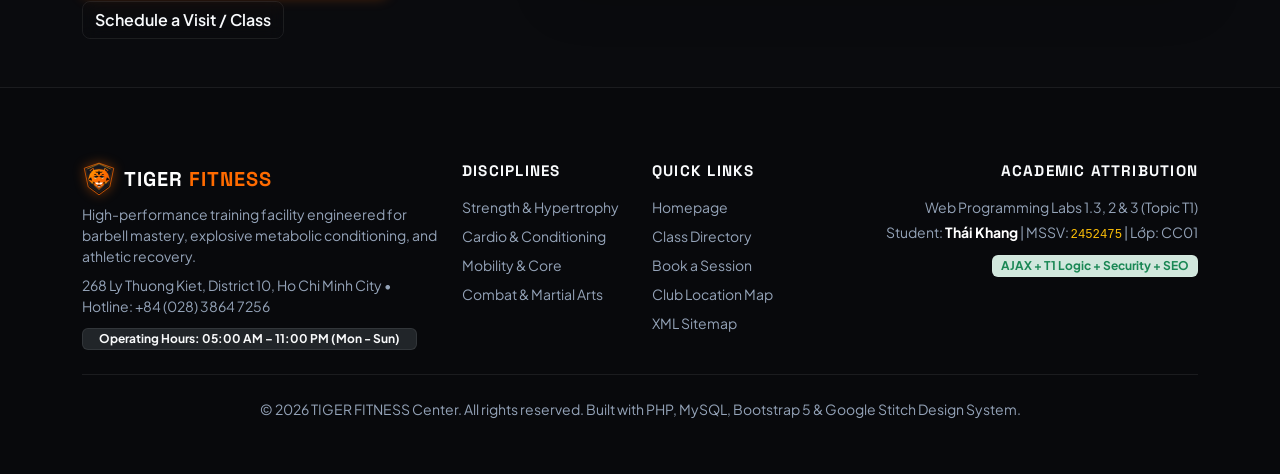
==== commit 79210106: "feat(lab3): reorganize workspace, implement AJAX search & capacity, T1 booking workflow, CSRF/XSS se" ====
--- a/netlify_dist/index.html
+++ b/netlify_dist/index.html
@@ -3,7 +3,22 @@
 <head>
   <meta charset="UTF-8">
   <meta name="viewport" content="width=device-width, initial-scale=1.0">
-  <title>TIGER FITNESS - Transform Your Potential</title>
+    <title>TIGER FITNESS - Strength, Conditioning &amp; Athletic Training Center</title>
+  <meta name="description" content="Train at Tiger Fitness Center in District 10, Ho Chi Minh City. Explore barbell mastery, HIIT conditioning, Olympic lifting, yoga mobility, and book classes online.">
+  <meta name="keywords" content="Tiger Fitness, Gym Ho Chi Minh City, strength training, HIIT workout, Olympic weightlifting, gym membership, class booking">
+  <meta name="author" content="Thai Khang - MSSV 2452475 (HCMUT)">
+  <meta name="robots" content="index, follow">
+  <link rel="canonical" href="index.html">
+
+  <!-- Open Graph / Social SEO Tags -->
+  <meta property="og:site_name" content="TIGER FITNESS Center">
+  <meta property="og:type" content="website">
+  <meta property="og:title" content="TIGER FITNESS - Strength, Conditioning &amp; Athletic Training Center">
+  <meta property="og:description" content="Train at Tiger Fitness Center in District 10, Ho Chi Minh City. Explore barbell mastery, HIIT conditioning, Olympic lifting, yoga mobility, and book classes online.">
+  <meta property="og:url" content="index.html">
+
+  <!-- JSON-LD Structured Data -->
+  <script type="application/ld+json">{"@context":"https://schema.org","@type":"ExerciseGym","name":"TIGER FITNESS Center","description":"Train at Tiger Fitness Center in District 10, Ho Chi Minh City. Explore barbell mastery, HIIT conditioning, Olympic lifting, yoga mobility, and book classes online.","url":"index.html","telephone":"+84-28-3864-7256","address":{"@type":"PostalAddress","streetAddress":"268 Ly Thuong Kiet, Ward 14, District 10","addressLocality":"Ho Chi Minh City","addressCountry":"VN"},"openingHours":"Mo-Su 05:00-23:00"}</script>
   <link rel="icon" type="image/svg+xml" href="images/favicon.svg">
   <link href="https://cdn.jsdelivr.net/npm/bootstrap@5.3.0/dist/css/bootstrap.min.css" rel="stylesheet">
   <link rel="stylesheet" href="css/style.css">
@@ -11,7 +26,6 @@
 <body class="" data-bs-theme="light">
 
 <script>
-  // Instant client-side theme application to prevent FOUC
   (function() {
     var theme = "light";
     document.documentElement.setAttribute('data-bs-theme', theme);
@@ -25,10 +39,10 @@
   })();
 </script>
 <header>
-  <nav class="navbar navbar-expand-lg glass-navbar sticky-top shadow-sm py-3">
+  <nav class="navbar navbar-expand-lg glass-navbar sticky-top shadow-sm py-3" aria-label="Main navigation">
     <div class="container">
       <a class="navbar-brand fw-bold text-uppercase d-flex align-items-center gap-2" href="index.html">
-        <img src="images/tiger-logo.svg" alt="Tiger Logo" width="36" height="36" style="filter: drop-shadow(0 0 6px rgba(255, 107, 0, 0.5));">
+        <img src="images/tiger-logo.svg" alt="Tiger Fitness 2D Emblem" width="36" height="36" style="filter: drop-shadow(0 0 6px rgba(255, 107, 0, 0.5));">
         <span class="font-headline" style="letter-spacing: 0.06em; font-size: 1.18rem;">TIGER <span style="color: var(--tiger-orange);">FITNESS</span></span>
         <span class="live-beacon ms-1 d-none d-sm-inline-block" title="Tiger Core Systems Online"></span>
       </a>
@@ -45,23 +59,26 @@
       <div class="collapse navbar-collapse" id="mainNavbar">
         <ul class="navbar-nav me-auto mb-2 mb-lg-0 align-items-lg-center">
           <li class="nav-item">
-            <a class="nav-link fw-semibold px-3" href="index.html">Home</a>
+            <a class="nav-link fw-semibold px-3 active text-tiger" href="index.html">Home</a>
           </li>
           <li class="nav-item">
-            <a class="nav-link fw-semibold px-3" href="classes.html">Training Classes</a>
+            <a class="nav-link fw-semibold px-3 " href="classes.html">Training Classes</a>
           </li>
           <li class="nav-item">
-            <a class="nav-link fw-semibold px-3" href="index.html#trainers">Trainers</a>
+            <a class="nav-link fw-semibold px-3 " href="bookings.html">Membership &amp; Booking</a>
+          </li>
+          <li class="nav-item">
+            <a class="nav-link fw-semibold px-3" href="index.html#location">Location</a>
           </li>
                             </ul>
 
         <ul class="navbar-nav ms-auto mb-2 mb-lg-0 align-items-lg-center gap-2">
-          <!-- Theme Toggle (Task 5.2 Cookie: apex_theme) -->
+          <!-- Theme Toggle (Cookie: apex_theme, 30 days) -->
           <li class="nav-item">
-            <a href="javascript:void(0)" onclick="toggleNetlifyTheme()" 
+            <a href="javascript:void(0)" onclick="toggleNetlifyTheme()"
                class="btn btn-sm btn-outline-apex d-flex align-items-center gap-2 px-3 py-1"
                title="Switch to Dark Gym Mode (Cookie-persisted for 30 days)">
-                              <span class="text-info">&#9790;</span> <span class="small font-headline">DARK MODE</span>
+                              <span class="text-info" aria-hidden="true">&#9790;</span> <span class="small font-headline">DARK MODE</span>
                           </a>
           </li>
 
@@ -81,391 +98,531 @@
   </nav>
 </header>
 
-<!-- High-Octane Hero Section -->
-<section class="hero-section text-white">
-  <div class="container text-center py-4">
-    <div class="hero-badge mb-3 shadow-sm">
-      <img src="images/favicon.svg" alt="Tiger Icon" width="16" height="16">
-      <span class="live-beacon"></span>
-      <span>Tiger High-Performance Club</span>
+<main>
+  <!-- High-Octane Hero Section -->
+  <section class="hero-section text-white" aria-labelledby="hero-heading">
+    <div class="container text-center py-4">
+      <div class="hero-badge mb-3 shadow-sm">
+        <img src="images/favicon.svg" alt="Tiger Fitness Emblem" width="16" height="16">
+        <span class="live-beacon"></span>
+        <span>Tiger High-Performance Club</span>
+      </div>
+
+      <h1 id="hero-heading" class="display-4 fw-bold mb-3 text-uppercase font-headline" style="letter-spacing: 0.05em; max-width: 980px; margin: 0 auto;">
+        Forge Your <span class="hero-gradient-text">Ultimate Strength</span> &amp; Endurance
+      </h1>
+
+      <p class="lead opacity-75 mb-4 mx-auto" style="max-width: 720px; font-size: 1.15rem;">
+        World-class barbell biomechanics, high-intensity functional conditioning, and dynamic mobility recovery protocols tailored for dedicated athletes.
+      </p>
+
+      <div class="d-flex justify-content-center gap-3 mb-5 flex-wrap">
+        <a href="#items" class="btn btn-apex-crimson btn-lg px-4 py-2 fw-semibold">
+          Explore Classes &darr;
+        </a>
+        <a href="bookings.html" class="btn btn-outline-apex text-white border-light border-opacity-25 btn-lg px-4 py-2 fw-semibold">
+          Memberships &amp; Booking &rarr;
+        </a>
+        <a href="#location" class="btn btn-outline-apex text-white border-light border-opacity-25 btn-lg px-4 py-2 fw-semibold">
+          Club Location
+        </a>
+      </div>
+
+      <!-- Performance Metrics Bar -->
+      <div class="row g-3 justify-content-center mx-auto pt-2" style="max-width: 900px;">
+        <div class="col-12 col-md-4">
+          <div class="stats-card text-center h-100">
+            <div class="stats-value mb-1" style="color: var(--tiger-orange);">1,200+</div>
+            <span class="small opacity-75 font-headline text-uppercase">Active Athletes</span>
+          </div>
+        </div>
+        <div class="col-12 col-md-4">
+          <div class="stats-card text-center h-100">
+            <div class="stats-value text-warning mb-1">15+</div>
+            <span class="small opacity-75 font-headline text-uppercase">Elite Master Coaches</span>
+          </div>
+        </div>
+        <div class="col-12 col-md-4">
+          <div class="stats-card text-center h-100">
+            <div class="stats-value text-success mb-1">24+</div>
+            <span class="small opacity-75 font-headline text-uppercase">Weekly Programs</span>
+          </div>
+        </div>
+      </div>
     </div>
-    
-    <h1 class="display-4 fw-bold mb-3 text-uppercase font-headline" style="letter-spacing: 0.05em; max-width: 980px; margin: 0 auto;">
-      Forge Your <span class="hero-gradient-text">Ultimate Strength</span> & Endurance
-    </h1>
-    
-    <p class="lead opacity-75 mb-4 mx-auto" style="max-width: 720px; font-size: 1.15rem;">
-      World-class barbell biomechanics, high-intensity functional conditioning, and dynamic mobility recovery protocols tailored for dedicated athletes.
-    </p>
-
-    <div class="d-flex justify-content-center gap-3 mb-5 flex-wrap">
-      <a href="#items" class="btn btn-apex-crimson btn-lg px-4 py-2 fw-semibold">
-        Explore Classes &darr;
-      </a>
-      <a href="#trainers" class="btn btn-outline-apex btn-lg px-4 py-2 fw-semibold">
-        Meet Coaches
-      </a>
+  </section>
+
+  <!-- Item Catalog (Dynamic MySQL Database Integration) -->
+  <section class="py-5" id="items" aria-labelledby="catalog-heading">
+    <div class="container">
+      <!-- Personalized 'Welcome Back' Cookie Banner (Task 5.2) -->
+      
+      <div class="text-center mb-5">
+        <span class="hero-badge mb-2">Our Offerings</span>
+        <h2 id="catalog-heading" class="display-5 fw-bold font-headline mt-1 text-uppercase">Featured Training Programs</h2>
+        <p class="text-secondary mx-auto" style="max-width: 600px;">
+          High-intensity coaching sessions engineered for neuromuscular adaptation, raw strength, and conditioning.
+        </p>
+      </div>
+
+              <div class="row g-4">
+                      <div class="col-12 col-md-6 col-lg-4">
+              <article class="class-card h-100">
+                <div class="class-card-img-wrap">
+                  <img
+                    src="images/item1.jpg"
+                    alt="Power Barbell Mastery - Strength &amp; Hypertrophy class coached by Marcus Vance">
+                  <div class="class-card-overlay"></div>
+                  <span class="class-discipline-badge">
+                    Strength &amp; Hypertrophy                  </span>
+                </div>
+                <div class="card-body d-flex flex-column p-4">
+                  <h3 class="h5 card-title fw-bold font-headline mb-2" style="font-size: 1.25rem;">
+                    Power Barbell Mastery                  </h3>
+                  <p class="card-text text-secondary small flex-grow-1 mb-3" style="line-height: 1.6;">
+                    Master the foundational compound lifts: Squat, Bench Press, and Deadlift. Includes video movement analysis, progressive overload planning, and structural joint resilience.                  </p>
+
+                  <div class="pt-3 border-top border-secondary border-opacity-25 mb-3">
+                    <div class="d-flex align-items-center justify-content-between small text-secondary mb-1.5">
+                      <span class="fw-semibold">Lead Coach:</span>
+                      <span class="text-white fw-medium">Marcus Vance</span>
+                    </div>
+                    <div class="d-flex align-items-center justify-content-between small text-secondary mb-1.5">
+                      <span class="fw-semibold">Schedule:</span>
+                      <span class="opacity-90">Mon, Wed, Fri â€¢ 06:00 AM - 07:30 AM</span>
+                    </div>
+                    <div class="d-flex align-items-center justify-content-between small text-secondary">
+                      <span class="fw-semibold">Capacity Limit:</span>
+                      <span class="text-white fw-medium">12 athletes / session</span>
+                    </div>
+                  </div>
+
+                  <div class="d-flex align-items-center justify-content-between pt-3 border-top border-secondary border-opacity-25 gap-2">
+                    <div>
+                      <span class="small text-secondary d-block font-headline text-uppercase" style="font-size: 0.7rem;">Session Pass</span>
+                      <span class="class-price-tag">$35.00</span>
+                    </div>
+                    <div class="d-flex gap-2">
+                      <a href="item_details_1.html"
+                         class="btn btn-sm btn-outline-apex px-3 py-2 fw-semibold">
+                        Details
+                      </a>
+                      <a href="bookings.html?class_id=1"
+                         class="btn btn-sm btn-apex-crimson px-3 py-2 fw-semibold">
+                        Book
+                      </a>
+                    </div>
+                  </div>
+                </div>
+              </article>
+            </div>
+                      <div class="col-12 col-md-6 col-lg-4">
+              <article class="class-card h-100">
+                <div class="class-card-img-wrap">
+                  <img
+                    src="images/item2.jpg"
+                    alt="HIIT Metabolic Inferno - Cardio &amp; Conditioning class coached by Elena Rostova">
+                  <div class="class-card-overlay"></div>
+                  <span class="class-discipline-badge">
+                    Cardio &amp; Conditioning                  </span>
+                </div>
+                <div class="card-body d-flex flex-column p-4">
+                  <h3 class="h5 card-title fw-bold font-headline mb-2" style="font-size: 1.25rem;">
+                    HIIT Metabolic Inferno                  </h3>
+                  <p class="card-text text-secondary small flex-grow-1 mb-3" style="line-height: 1.6;">
+                    A high-octane interval workout designed to incinerate calories and expand your lung capacity using assault bikes, kettlebells, and rowing sprints.                  </p>
+
+                  <div class="pt-3 border-top border-secondary border-opacity-25 mb-3">
+                    <div class="d-flex align-items-center justify-content-between small text-secondary mb-1.5">
+                      <span class="fw-semibold">Lead Coach:</span>
+                      <span class="text-white fw-medium">Elena Rostova</span>
+                    </div>
+                    <div class="d-flex align-items-center justify-content-between small text-secondary mb-1.5">
+                      <span class="fw-semibold">Schedule:</span>
+                      <span class="opacity-90">Tue, Thu, Sat â€¢ 05:30 PM - 06:30 PM</span>
+                    </div>
+                    <div class="d-flex align-items-center justify-content-between small text-secondary">
+                      <span class="fw-semibold">Capacity Limit:</span>
+                      <span class="text-white fw-medium">16 athletes / session</span>
+                    </div>
+                  </div>
+
+                  <div class="d-flex align-items-center justify-content-between pt-3 border-top border-secondary border-opacity-25 gap-2">
+                    <div>
+                      <span class="small text-secondary d-block font-headline text-uppercase" style="font-size: 0.7rem;">Session Pass</span>
+                      <span class="class-price-tag">$25.00</span>
+                    </div>
+                    <div class="d-flex gap-2">
+                      <a href="item_details_2.html"
+                         class="btn btn-sm btn-outline-apex px-3 py-2 fw-semibold">
+                        Details
+                      </a>
+                      <a href="bookings.html?class_id=2"
+                         class="btn btn-sm btn-apex-crimson px-3 py-2 fw-semibold">
+                        Book
+                      </a>
+                    </div>
+                  </div>
+                </div>
+              </article>
+            </div>
+                      <div class="col-12 col-md-6 col-lg-4">
+              <article class="class-card h-100">
+                <div class="class-card-img-wrap">
+                  <img
+                    src="images/item3.jpg"
+                    alt="Olympic Weightlifting &amp; Explosive Power - Strength &amp; Hypertrophy class coached by Marcus Vance">
+                  <div class="class-card-overlay"></div>
+                  <span class="class-discipline-badge">
+                    Strength &amp; Hypertrophy                  </span>
+                </div>
+                <div class="card-body d-flex flex-column p-4">
+                  <h3 class="h5 card-title fw-bold font-headline mb-2" style="font-size: 1.25rem;">
+                    Olympic Weightlifting &amp; Explosive Power                  </h3>
+                  <p class="card-text text-secondary small flex-grow-1 mb-3" style="line-height: 1.6;">
+                    Dedicated technical coaching in the Snatch and Clean &amp; Jerk. Cultivate lightning-fast bar speed, triple extension force, and overhead stability.                  </p>
+
+                  <div class="pt-3 border-top border-secondary border-opacity-25 mb-3">
+                    <div class="d-flex align-items-center justify-content-between small text-secondary mb-1.5">
+                      <span class="fw-semibold">Lead Coach:</span>
+                      <span class="text-white fw-medium">Marcus Vance</span>
+                    </div>
+                    <div class="d-flex align-items-center justify-content-between small text-secondary mb-1.5">
+                      <span class="fw-semibold">Schedule:</span>
+                      <span class="opacity-90">Mon, Wed â€¢ 07:00 PM - 08:30 PM</span>
+                    </div>
+                    <div class="d-flex align-items-center justify-content-between small text-secondary">
+                      <span class="fw-semibold">Capacity Limit:</span>
+                      <span class="text-white fw-medium">5 athletes / session</span>
+                    </div>
+                  </div>
+
+                  <div class="d-flex align-items-center justify-content-between pt-3 border-top border-secondary border-opacity-25 gap-2">
+                    <div>
+                      <span class="small text-secondary d-block font-headline text-uppercase" style="font-size: 0.7rem;">Session Pass</span>
+                      <span class="class-price-tag">$40.00</span>
+                    </div>
+                    <div class="d-flex gap-2">
+                      <a href="item_details_3.html"
+                         class="btn btn-sm btn-outline-apex px-3 py-2 fw-semibold">
+                        Details
+                      </a>
+                      <a href="bookings.html?class_id=3"
+                         class="btn btn-sm btn-apex-crimson px-3 py-2 fw-semibold">
+                        Book
+                      </a>
+                    </div>
+                  </div>
+                </div>
+              </article>
+            </div>
+                      <div class="col-12 col-md-6 col-lg-4">
+              <article class="class-card h-100">
+                <div class="class-card-img-wrap">
+                  <img
+                    src="images/item4.jpg"
+                    alt="Athletic Stamina &amp; Endurance Circuit - Cardio &amp; Conditioning class coached by Elena Rostova">
+                  <div class="class-card-overlay"></div>
+                  <span class="class-discipline-badge">
+                    Cardio &amp; Conditioning                  </span>
+                </div>
+                <div class="card-body d-flex flex-column p-4">
+                  <h3 class="h5 card-title fw-bold font-headline mb-2" style="font-size: 1.25rem;">
+                    Athletic Stamina &amp; Endurance Circuit                  </h3>
+                  <p class="card-text text-secondary small flex-grow-1 mb-3" style="line-height: 1.6;">
+                    Hybrid conditioning fusing sled pushes, battle ropes, ski-ergs, and lactate-threshold intervals. Built for members craving unbreakable stamina.                  </p>
+
+                  <div class="pt-3 border-top border-secondary border-opacity-25 mb-3">
+                    <div class="d-flex align-items-center justify-content-between small text-secondary mb-1.5">
+                      <span class="fw-semibold">Lead Coach:</span>
+                      <span class="text-white fw-medium">Elena Rostova</span>
+                    </div>
+                    <div class="d-flex align-items-center justify-content-between small text-secondary mb-1.5">
+                      <span class="fw-semibold">Schedule:</span>
+                      <span class="opacity-90">Wed, Fri, Sun â€¢ 08:00 AM - 09:15 AM</span>
+                    </div>
+                    <div class="d-flex align-items-center justify-content-between small text-secondary">
+                      <span class="fw-semibold">Capacity Limit:</span>
+                      <span class="text-white fw-medium">14 athletes / session</span>
+                    </div>
+                  </div>
+
+                  <div class="d-flex align-items-center justify-content-between pt-3 border-top border-secondary border-opacity-25 gap-2">
+                    <div>
+                      <span class="small text-secondary d-block font-headline text-uppercase" style="font-size: 0.7rem;">Session Pass</span>
+                      <span class="class-price-tag">$28.00</span>
+                    </div>
+                    <div class="d-flex gap-2">
+                      <a href="item_details_4.html"
+                         class="btn btn-sm btn-outline-apex px-3 py-2 fw-semibold">
+                        Details
+                      </a>
+                      <a href="bookings.html?class_id=4"
+                         class="btn btn-sm btn-apex-crimson px-3 py-2 fw-semibold">
+                        Book
+                      </a>
+                    </div>
+                  </div>
+                </div>
+              </article>
+            </div>
+                      <div class="col-12 col-md-6 col-lg-4">
+              <article class="class-card h-100">
+                <div class="class-card-img-wrap">
+                  <img
+                    src="images/item5.jpg"
+                    alt="Dynamic Yoga &amp; Core Flow - Mobility &amp; Core class coached by Elena Rostova">
+                  <div class="class-card-overlay"></div>
+                  <span class="class-discipline-badge">
+                    Mobility &amp; Core                  </span>
+                </div>
+                <div class="card-body d-flex flex-column p-4">
+                  <h3 class="h5 card-title fw-bold font-headline mb-2" style="font-size: 1.25rem;">
+                    Dynamic Yoga &amp; Core Flow                  </h3>
+                  <p class="card-text text-secondary small flex-grow-1 mb-3" style="line-height: 1.6;">
+                    A dynamic vinyasa flow prioritizing active flexibility, hip capsule opening, and deep transverse abdominis engagement for postural health.                  </p>
+
+                  <div class="pt-3 border-top border-secondary border-opacity-25 mb-3">
+                    <div class="d-flex align-items-center justify-content-between small text-secondary mb-1.5">
+                      <span class="fw-semibold">Lead Coach:</span>
+                      <span class="text-white fw-medium">Elena Rostova</span>
+                    </div>
+                    <div class="d-flex align-items-center justify-content-between small text-secondary mb-1.5">
+                      <span class="fw-semibold">Schedule:</span>
+                      <span class="opacity-90">Tue, Thu, Sun â€¢ 07:00 AM - 08:00 AM</span>
+                    </div>
+                    <div class="d-flex align-items-center justify-content-between small text-secondary">
+                      <span class="fw-semibold">Capacity Limit:</span>
+                      <span class="text-white fw-medium">20 athletes / session</span>
+                    </div>
+                  </div>
+
+                  <div class="d-flex align-items-center justify-content-between pt-3 border-top border-secondary border-opacity-25 gap-2">
+                    <div>
+                      <span class="small text-secondary d-block font-headline text-uppercase" style="font-size: 0.7rem;">Session Pass</span>
+                      <span class="class-price-tag">$22.00</span>
+                    </div>
+                    <div class="d-flex gap-2">
+                      <a href="item_details_5.html"
+                         class="btn btn-sm btn-outline-apex px-3 py-2 fw-semibold">
+                        Details
+                      </a>
+                      <a href="bookings.html?class_id=5"
+                         class="btn btn-sm btn-apex-crimson px-3 py-2 fw-semibold">
+                        Book
+                      </a>
+                    </div>
+                  </div>
+                </div>
+              </article>
+            </div>
+                      <div class="col-12 col-md-6 col-lg-4">
+              <article class="class-card h-100">
+                <div class="class-card-img-wrap">
+                  <img
+                    src="images/item6.jpg"
+                    alt="Boxing Fundamentals &amp; Conditioning - Combat &amp; Martial Arts class coached by Marcus Vance">
+                  <div class="class-card-overlay"></div>
+                  <span class="class-discipline-badge">
+                    Combat &amp; Martial Arts                  </span>
+                </div>
+                <div class="card-body d-flex flex-column p-4">
+                  <h3 class="h5 card-title fw-bold font-headline mb-2" style="font-size: 1.25rem;">
+                    Boxing Fundamentals &amp; Conditioning                  </h3>
+                  <p class="card-text text-secondary small flex-grow-1 mb-3" style="line-height: 1.6;">
+                    Authentic boxing footwork, combination punching on heavy bags, slip line drills, and explosive 3-minute round conditioning.                  </p>
+
+                  <div class="pt-3 border-top border-secondary border-opacity-25 mb-3">
+                    <div class="d-flex align-items-center justify-content-between small text-secondary mb-1.5">
+                      <span class="fw-semibold">Lead Coach:</span>
+                      <span class="text-white fw-medium">Marcus Vance</span>
+                    </div>
+                    <div class="d-flex align-items-center justify-content-between small text-secondary mb-1.5">
+                      <span class="fw-semibold">Schedule:</span>
+                      <span class="opacity-90">Mon, Thu â€¢ 06:30 PM - 08:00 PM</span>
+                    </div>
+                    <div class="d-flex align-items-center justify-content-between small text-secondary">
+                      <span class="fw-semibold">Capacity Limit:</span>
+                      <span class="text-white fw-medium">10 athletes / session</span>
+                    </div>
+                  </div>
+
+                  <div class="d-flex align-items-center justify-content-between pt-3 border-top border-secondary border-opacity-25 gap-2">
+                    <div>
+                      <span class="small text-secondary d-block font-headline text-uppercase" style="font-size: 0.7rem;">Session Pass</span>
+                      <span class="class-price-tag">$30.00</span>
+                    </div>
+                    <div class="d-flex gap-2">
+                      <a href="item_details_6.html"
+                         class="btn btn-sm btn-outline-apex px-3 py-2 fw-semibold">
+                        Details
+                      </a>
+                      <a href="bookings.html?class_id=6"
+                         class="btn btn-sm btn-apex-crimson px-3 py-2 fw-semibold">
+                        Book
+                      </a>
+                    </div>
+                  </div>
+                </div>
+              </article>
+            </div>
+                  </div>
+
+        <div class="text-center mt-5 d-flex justify-content-center gap-3 flex-wrap">
+          <a href="classes.html" class="btn btn-outline-apex btn-lg px-4 py-3 font-headline fw-semibold text-uppercase shadow-sm">
+            Live AJAX Search &amp; Filter &rarr;
+          </a>
+          <a href="bookings.html" class="btn btn-apex-crimson btn-lg px-4 py-3 font-headline fw-semibold text-uppercase shadow-sm">
+            Start Membership &amp; Class Booking &rarr;
+          </a>
+        </div>
+          </div>
+  </section>
+
+  <!-- Additional Gym Highlights Section -->
+  <section class="py-5 border-top border-secondary border-opacity-25" id="trainers" aria-labelledby="highlights-heading" style="background: rgba(17, 24, 39, 0.08);">
+    <div class="container text-center py-3">
+      <h2 id="highlights-heading" class="visually-hidden">Tiger Fitness Club Highlights</h2>
+      <div class="row g-4 justify-content-center">
+        <div class="col-12 col-md-4">
+          <div class="glass-panel p-4 h-100">
+            <div class="display-6 font-headline fw-bold text-tiger mb-2">5,000+ sq ft</div>
+            <h3 class="h6 font-headline text-uppercase fw-bold text-white mb-1">Elite Facility</h3>
+            <p class="text-secondary small mb-0">Full competition powerlifting platforms, turf sprint lanes &amp; Eleiko calibrated plates.</p>
+          </div>
+        </div>
+        <div class="col-12 col-md-4">
+          <div class="glass-panel p-4 h-100">
+            <div class="display-6 font-headline fw-bold text-warning mb-2">100% Certified</div>
+            <h3 class="h6 font-headline text-uppercase fw-bold text-white mb-1">Expert Mentorship</h3>
+            <p class="text-secondary small mb-0">CSCS, USAW, and Precision Nutrition accredited coaches guiding every movement.</p>
+          </div>
+        </div>
+        <div class="col-12 col-md-4">
+          <div class="glass-panel p-4 h-100">
+            <div class="display-6 font-headline fw-bold text-success mb-2">Zero Lock-In</div>
+            <h3 class="h6 font-headline text-uppercase fw-bold text-white mb-1">Pure Flexibility</h3>
+            <p class="text-secondary small mb-0">Flexible membership passes and real-time online class reservations with transparent capacity limits.</p>
+          </div>
+        </div>
+      </div>
     </div>
-
-    <!-- Performance Metrics Bar (Stitch Telemetry Widget) -->
-    <div class="row g-3 justify-content-center max-w-4xl mx-auto pt-2" style="max-width: 900px;">
-      <div class="col-12 col-md-4">
-        <div class="stats-card text-center h-100">
-          <div class="stats-value mb-1" style="color: var(--tiger-orange);">1,200+</div>
-          <span class="small opacity-75 font-headline text-uppercase">Active Athletes</span>
-        </div>
-      </div>
-      <div class="col-12 col-md-4">
-        <div class="stats-card text-center h-100">
-          <div class="stats-value text-warning mb-1">15+</div>
-          <span class="small opacity-75 font-headline text-uppercase">Elite Master Coaches</span>
-        </div>
-      </div>
-      <div class="col-12 col-md-4">
-        <div class="stats-card text-center h-100">
-          <div class="stats-value text-success mb-1">24+</div>
-          <span class="small opacity-75 font-headline text-uppercase">Weekly Programs</span>
+  </section>
+
+  <!-- LAB 3 TASK 6: Location & External Map Integration -->
+  <section class="py-5 border-top border-secondary border-opacity-25" id="location" aria-labelledby="location-heading">
+    <div class="container">
+      <div class="row g-4 align-items-center">
+        <div class="col-12 col-lg-5">
+          <span class="hero-badge mb-2">Flagship Club Location</span>
+          <h2 id="location-heading" class="h2 fw-bold font-headline text-uppercase mb-3">Visit Tiger Fitness Center</h2>
+          <p class="text-secondary mb-4">
+            Conveniently located in District 10 near HCMUT campus with dedicated athlete parking, Olympic lifting racks, and recovery lounge.
+          </p>
+
+          <div class="glass-panel p-4 mb-3">
+            <ul class="list-unstyled mb-0 small d-flex flex-column gap-2">
+              <li>
+                <strong class="text-tiger text-uppercase font-headline">Address:</strong>
+                <span class="text-white ms-1">268 Ly Thuong Kiet, Ward 14, District 10, Ho Chi Minh City</span>
+              </li>
+              <li>
+                <strong class="text-tiger text-uppercase font-headline">Hours:</strong>
+                <span class="text-white ms-1">05:00 AM – 11:00 PM (Monday – Sunday)</span>
+              </li>
+              <li>
+                <strong class="text-tiger text-uppercase font-headline">Front Desk:</strong>
+                <span class="text-white ms-1">+84 (028) 3864 7256 &bull; contact@tigerfitness.local</span>
+              </li>
+            </ul>
+          </div>
+
+          <div class="d-flex flex-wrap gap-2">
+            <a
+              href="https://maps.google.com/?q=268+Ly+Thuong+Kiet+District+10+Ho+Chi+Minh+City"
+              target="_blank"
+              rel="noopener noreferrer"
+              class="btn btn-apex-crimson fw-semibold">
+              Open Directions in Google Maps &rarr;
+            </a>
+            <a href="bookings.html" class="btn btn-outline-apex fw-semibold">
+              Schedule a Visit / Class
+            </a>
+          </div>
+        </div>
+
+        <div class="col-12 col-lg-7">
+          <div class="glass-panel p-2 overflow-hidden shadow-lg">
+            <iframe
+              class="map-embed-frame"
+              title="Tiger Fitness Center District 10 Location Map"
+              loading="lazy"
+              referrerpolicy="no-referrer-when-downgrade"
+              src="https://maps.google.com/maps?q=268%20Ly%20Thuong%20Kiet%2C%20District%2010%2C%20Ho%20Chi%20Minh%20City&amp;t=&amp;z=15&amp;ie=UTF8&amp;iwloc=&amp;output=embed">
+            </iframe>
+          </div>
         </div>
       </div>
     </div>
-  </div>
-</section>
-
-<!-- Item Catalog (Dynamic MySQL Database Integration) -->
-<section class="py-5" id="items">
-  <div class="container">
-    <!-- Personalized 'Welcome Back' Cookie Banner (Task 5.2) -->
-    
-    <div class="text-center mb-5">
-      <span class="hero-badge mb-2">Our Offerings</span>
-      <h2 class="display-5 fw-bold font-headline mt-1 text-uppercase">Featured Training Programs</h2>
-      <p class="text-secondary mx-auto" style="max-width: 600px;">
-        High-intensity coaching sessions engineered for neuromuscular adaptation, raw strength, and conditioning.
-      </p>
-    </div>
-
-          <div class="row g-4">
-                  <div class="col-12 col-md-6 col-lg-4">
-            <div class="class-card h-100">
-              <div class="class-card-img-wrap">
-                <img
-                  src="images/item1.jpg"
-                  alt="Power Barbell Mastery">
-                <div class="class-card-overlay"></div>
-                <span class="class-discipline-badge">
-                  Strength &amp; Hypertrophy                </span>
-              </div>
-              <div class="card-body d-flex flex-column p-4">
-                <h5 class="card-title fw-bold font-headline mb-2" style="font-size: 1.25rem;">
-                  Power Barbell Mastery                </h5>
-                <p class="card-text text-secondary small flex-grow-1 mb-3" style="line-height: 1.6;">
-                  Master the foundational compound lifts: Squat, Bench Press, and Deadlift. Includes video movement analysis, progressive overload planning, and structural joint resilience.                </p>
-                
-                <div class="pt-3 border-top border-secondary border-opacity-25 mb-3">
-                  <div class="d-flex align-items-center justify-content-between small text-secondary mb-1.5">
-                    <span class="fw-semibold">Lead Coach:</span>
-                    <span class="text-white fw-medium">Marcus Vance</span>
-                  </div>
-                  <div class="d-flex align-items-center justify-content-between small text-secondary">
-                    <span class="fw-semibold">Schedule:</span>
-                    <span class="opacity-90">Mon, Wed, Fri ??? 06:00 AM - 07:30 AM</span>
-                  </div>
-                </div>
-
-                <div class="d-flex align-items-center justify-content-between pt-3 border-top border-secondary border-opacity-25">
-                  <div>
-                    <span class="small text-secondary d-block font-headline text-uppercase" style="font-size: 0.7rem;">Session Pass</span>
-                    <span class="class-price-tag">$35.00</span>
-                  </div>
-                  <a href="item_details_1.html"
-                     class="btn btn-sm btn-outline-apex px-3 py-2 fw-semibold">
-                    View Details &rarr;
-                  </a>
-                </div>
-              </div>
-            </div>
-          </div>
-                  <div class="col-12 col-md-6 col-lg-4">
-            <div class="class-card h-100">
-              <div class="class-card-img-wrap">
-                <img
-                  src="images/item2.jpg"
-                  alt="HIIT Metabolic Inferno">
-                <div class="class-card-overlay"></div>
-                <span class="class-discipline-badge">
-                  Cardio &amp; Conditioning                </span>
-              </div>
-              <div class="card-body d-flex flex-column p-4">
-                <h5 class="card-title fw-bold font-headline mb-2" style="font-size: 1.25rem;">
-                  HIIT Metabolic Inferno                </h5>
-                <p class="card-text text-secondary small flex-grow-1 mb-3" style="line-height: 1.6;">
-                  A high-octane interval workout designed to incinerate calories and expand your lung capacity using assault bikes, kettlebells, and rowing sprints.                </p>
-                
-                <div class="pt-3 border-top border-secondary border-opacity-25 mb-3">
-                  <div class="d-flex align-items-center justify-content-between small text-secondary mb-1.5">
-                    <span class="fw-semibold">Lead Coach:</span>
-                    <span class="text-white fw-medium">Elena Rostova</span>
-                  </div>
-                  <div class="d-flex align-items-center justify-content-between small text-secondary">
-                    <span class="fw-semibold">Schedule:</span>
-                    <span class="opacity-90">Tue, Thu, Sat ??? 05:30 PM - 06:30 PM</span>
-                  </div>
-                </div>
-
-                <div class="d-flex align-items-center justify-content-between pt-3 border-top border-secondary border-opacity-25">
-                  <div>
-                    <span class="small text-secondary d-block font-headline text-uppercase" style="font-size: 0.7rem;">Session Pass</span>
-                    <span class="class-price-tag">$25.00</span>
-                  </div>
-                  <a href="item_details_2.html"
-                     class="btn btn-sm btn-outline-apex px-3 py-2 fw-semibold">
-                    View Details &rarr;
-                  </a>
-                </div>
-              </div>
-            </div>
-          </div>
-                  <div class="col-12 col-md-6 col-lg-4">
-            <div class="class-card h-100">
-              <div class="class-card-img-wrap">
-                <img
-                  src="images/item3.jpg"
-                  alt="Olympic Weightlifting &amp; Explosive Power">
-                <div class="class-card-overlay"></div>
-                <span class="class-discipline-badge">
-                  Strength &amp; Hypertrophy                </span>
-              </div>
-              <div class="card-body d-flex flex-column p-4">
-                <h5 class="card-title fw-bold font-headline mb-2" style="font-size: 1.25rem;">
-                  Olympic Weightlifting &amp; Explosive Power                </h5>
-                <p class="card-text text-secondary small flex-grow-1 mb-3" style="line-height: 1.6;">
-                  Dedicated technical coaching in the Snatch and Clean &amp; Jerk. Cultivate lightning-fast bar speed, triple extension force, and overhead stability.                </p>
-                
-                <div class="pt-3 border-top border-secondary border-opacity-25 mb-3">
-                  <div class="d-flex align-items-center justify-content-between small text-secondary mb-1.5">
-                    <span class="fw-semibold">Lead Coach:</span>
-                    <span class="text-white fw-medium">Marcus Vance</span>
-                  </div>
-                  <div class="d-flex align-items-center justify-content-between small text-secondary">
-                    <span class="fw-semibold">Schedule:</span>
-                    <span class="opacity-90">Mon, Wed ??? 07:00 PM - 08:30 PM</span>
-                  </div>
-                </div>
-
-                <div class="d-flex align-items-center justify-content-between pt-3 border-top border-secondary border-opacity-25">
-                  <div>
-                    <span class="small text-secondary d-block font-headline text-uppercase" style="font-size: 0.7rem;">Session Pass</span>
-                    <span class="class-price-tag">$40.00</span>
-                  </div>
-                  <a href="item_details_3.html"
-                     class="btn btn-sm btn-outline-apex px-3 py-2 fw-semibold">
-                    View Details &rarr;
-                  </a>
-                </div>
-              </div>
-            </div>
-          </div>
-                  <div class="col-12 col-md-6 col-lg-4">
-            <div class="class-card h-100">
-              <div class="class-card-img-wrap">
-                <img
-                  src="images/item4.jpg"
-                  alt="Athletic Stamina &amp; Endurance Circuit">
-                <div class="class-card-overlay"></div>
-                <span class="class-discipline-badge">
-                  Cardio &amp; Conditioning                </span>
-              </div>
-              <div class="card-body d-flex flex-column p-4">
-                <h5 class="card-title fw-bold font-headline mb-2" style="font-size: 1.25rem;">
-                  Athletic Stamina &amp; Endurance Circuit                </h5>
-                <p class="card-text text-secondary small flex-grow-1 mb-3" style="line-height: 1.6;">
-                  Hybrid conditioning fusing sled pushes, battle ropes, ski-ergs, and lactate-threshold intervals. Built for members craving unbreakable stamina.                </p>
-                
-                <div class="pt-3 border-top border-secondary border-opacity-25 mb-3">
-                  <div class="d-flex align-items-center justify-content-between small text-secondary mb-1.5">
-                    <span class="fw-semibold">Lead Coach:</span>
-                    <span class="text-white fw-medium">Elena Rostova</span>
-                  </div>
-                  <div class="d-flex align-items-center justify-content-between small text-secondary">
-                    <span class="fw-semibold">Schedule:</span>
-                    <span class="opacity-90">Wed, Fri, Sun ??? 08:00 AM - 09:15 AM</span>
-                  </div>
-                </div>
-
-                <div class="d-flex align-items-center justify-content-between pt-3 border-top border-secondary border-opacity-25">
-                  <div>
-                    <span class="small text-secondary d-block font-headline text-uppercase" style="font-size: 0.7rem;">Session Pass</span>
-                    <span class="class-price-tag">$28.00</span>
-                  </div>
-                  <a href="item_details_4.html"
-                     class="btn btn-sm btn-outline-apex px-3 py-2 fw-semibold">
-                    View Details &rarr;
-                  </a>
-                </div>
-              </div>
-            </div>
-          </div>
-                  <div class="col-12 col-md-6 col-lg-4">
-            <div class="class-card h-100">
-              <div class="class-card-img-wrap">
-                <img
-                  src="images/item5.jpg"
-                  alt="Dynamic Yoga &amp; Core Flow">
-                <div class="class-card-overlay"></div>
-                <span class="class-discipline-badge">
-                  Mobility &amp; Core                </span>
-              </div>
-              <div class="card-body d-flex flex-column p-4">
-                <h5 class="card-title fw-bold font-headline mb-2" style="font-size: 1.25rem;">
-                  Dynamic Yoga &amp; Core Flow                </h5>
-                <p class="card-text text-secondary small flex-grow-1 mb-3" style="line-height: 1.6;">
-                  A dynamic vinyasa flow prioritizing active flexibility, hip capsule opening, and deep transverse abdominis engagement for postural health.                </p>
-                
-                <div class="pt-3 border-top border-secondary border-opacity-25 mb-3">
-                  <div class="d-flex align-items-center justify-content-between small text-secondary mb-1.5">
-                    <span class="fw-semibold">Lead Coach:</span>
-                    <span class="text-white fw-medium">Elena Rostova</span>
-                  </div>
-                  <div class="d-flex align-items-center justify-content-between small text-secondary">
-                    <span class="fw-semibold">Schedule:</span>
-                    <span class="opacity-90">Tue, Thu, Sun ??? 07:00 AM - 08:00 AM</span>
-                  </div>
-                </div>
-
-                <div class="d-flex align-items-center justify-content-between pt-3 border-top border-secondary border-opacity-25">
-                  <div>
-                    <span class="small text-secondary d-block font-headline text-uppercase" style="font-size: 0.7rem;">Session Pass</span>
-                    <span class="class-price-tag">$22.00</span>
-                  </div>
-                  <a href="item_details_5.html"
-                     class="btn btn-sm btn-outline-apex px-3 py-2 fw-semibold">
-                    View Details &rarr;
-                  </a>
-                </div>
-              </div>
-            </div>
-          </div>
-                  <div class="col-12 col-md-6 col-lg-4">
-            <div class="class-card h-100">
-              <div class="class-card-img-wrap">
-                <img
-                  src="images/item6.jpg"
-                  alt="Boxing Fundamentals &amp; Conditioning">
-                <div class="class-card-overlay"></div>
-                <span class="class-discipline-badge">
-                  Combat &amp; Martial Arts                </span>
-              </div>
-              <div class="card-body d-flex flex-column p-4">
-                <h5 class="card-title fw-bold font-headline mb-2" style="font-size: 1.25rem;">
-                  Boxing Fundamentals &amp; Conditioning                </h5>
-                <p class="card-text text-secondary small flex-grow-1 mb-3" style="line-height: 1.6;">
-                  Authentic boxing footwork, combination punching on heavy bags, slip line drills, and explosive 3-minute round conditioning.                </p>
-                
-                <div class="pt-3 border-top border-secondary border-opacity-25 mb-3">
-                  <div class="d-flex align-items-center justify-content-between small text-secondary mb-1.5">
-                    <span class="fw-semibold">Lead Coach:</span>
-                    <span class="text-white fw-medium">Marcus Vance</span>
-                  </div>
-                  <div class="d-flex align-items-center justify-content-between small text-secondary">
-                    <span class="fw-semibold">Schedule:</span>
-                    <span class="opacity-90">Mon, Thu ??? 06:30 PM - 08:00 PM</span>
-                  </div>
-                </div>
-
-                <div class="d-flex align-items-center justify-content-between pt-3 border-top border-secondary border-opacity-25">
-                  <div>
-                    <span class="small text-secondary d-block font-headline text-uppercase" style="font-size: 0.7rem;">Session Pass</span>
-                    <span class="class-price-tag">$30.00</span>
-                  </div>
-                  <a href="item_details_6.html"
-                     class="btn btn-sm btn-outline-apex px-3 py-2 fw-semibold">
-                    View Details &rarr;
-                  </a>
-                </div>
-              </div>
-            </div>
-          </div>
-              </div>
-
-      <div class="text-center mt-5">
-        <a href="classes.html" class="btn btn-outline-apex btn-lg px-5 py-3 font-headline fw-semibold text-uppercase shadow-sm">
-          Browse Complete Class Directory & Filter &rarr;
-        </a>
-      </div>
-      </div>
-</section>
-
-<!-- Additional Gym Highlights Section -->
-<section class="py-5 border-top border-secondary border-opacity-25" id="trainers" style="background: rgba(17, 24, 39, 0.4);">
-  <div class="container text-center py-3">
-    <div class="row g-4 justify-content-center">
-      <div class="col-12 col-md-4">
-        <div class="glass-panel p-4 h-100">
-          <div class="display-6 font-headline fw-bold text-danger mb-2">5,000+ sq ft</div>
-          <h6 class="font-headline text-uppercase fw-bold text-white mb-1">Elite Facility</h6>
-          <p class="text-secondary small mb-0">Full competition powerlifting platforms, turf sprint lanes & Eleiko calibrated plates.</p>
-        </div>
-      </div>
-      <div class="col-12 col-md-4">
-        <div class="glass-panel p-4 h-100">
-          <div class="display-6 font-headline fw-bold text-warning mb-2">100% Certified</div>
-          <h6 class="font-headline text-uppercase fw-bold text-white mb-1">Expert Mentorship</h6>
-          <p class="text-secondary small mb-0">CSCS, USAW, and Precision Nutrition accredited coaches guiding every movement.</p>
-        </div>
-      </div>
-      <div class="col-12 col-md-4">
-        <div class="glass-panel p-4 h-100">
-          <div class="display-6 font-headline fw-bold text-success mb-2">Zero Lock-In</div>
-          <h6 class="font-headline text-uppercase fw-bold text-white mb-1">Pure Flexibility</h6>
-          <p class="text-secondary small mb-0">Individual drop-in passes and open training packages without restrictive contracts.</p>
-        </div>
-      </div>
-    </div>
-  </div>
-</section>
+  </section>
+</main>
 
 <footer class="apex-footer mt-auto">
   <div class="container py-4">
-    <div class="row g-4 align-items-center">
-      <div class="col-12 col-md-5">
+    <div class="row g-4 align-items-start">
+      <div class="col-12 col-md-4">
         <div class="d-flex align-items-center gap-2 mb-2">
-          <img src="images/tiger-logo.svg" alt="Tiger Logo" width="34" height="34" style="filter: drop-shadow(0 0 6px rgba(255, 107, 0, 0.4));">
+          <img src="images/tiger-logo.svg" alt="Tiger Fitness Brand Logo" width="34" height="34" style="filter: drop-shadow(0 0 6px rgba(255, 107, 0, 0.4));">
           <span class="font-headline fw-bold text-white fs-5" style="letter-spacing: 0.05em;">TIGER <span style="color: var(--tiger-orange);">FITNESS</span></span>
         </div>
-        <p class="small text-secondary mb-2" style="max-width: 380px;">
+        <p class="small text-secondary mb-2" style="max-width: 360px;">
           High-performance training facility engineered for barbell mastery, explosive metabolic conditioning, and athletic recovery.
+        </p>
+        <p class="small text-secondary mb-2">
+          268 Ly Thuong Kiet, District 10, Ho Chi Minh City &bull; Hotline: +84 (028) 3864 7256
         </p>
         <span class="badge bg-dark border border-secondary text-light px-3 py-1 small">
           Operating Hours: 05:00 AM – 11:00 PM (Mon - Sun)
         </span>
       </div>
 
-      <div class="col-6 col-md-3">
+      <div class="col-6 col-md-2">
         <h6 class="footer-title">Disciplines</h6>
         <ul class="list-unstyled small mb-0 d-flex flex-column gap-2">
-          <li><a href="classes.html?category_id=1">Strength & Hypertrophy</a></li>
-          <li><a href="classes.html?category_id=2">Cardio & Conditioning</a></li>
-          <li><a href="classes.html?category_id=3">Mobility & Core</a></li>
-          <li><a href="classes.html?category_id=4">Combat & Martial Arts</a></li>
+          <li><a href="classes.html?category_id=1">Strength &amp; Hypertrophy</a></li>
+          <li><a href="classes.html?category_id=2">Cardio &amp; Conditioning</a></li>
+          <li><a href="classes.html?category_id=3">Mobility &amp; Core</a></li>
+          <li><a href="classes.html?category_id=4">Combat &amp; Martial Arts</a></li>
         </ul>
       </div>
 
-      <div class="col-6 col-md-4 text-md-end">
+      <div class="col-6 col-md-2">
+        <h6 class="footer-title">Quick Links</h6>
+        <ul class="list-unstyled small mb-0 d-flex flex-column gap-2">
+          <li><a href="index.html">Homepage</a></li>
+          <li><a href="classes.html">Class Directory</a></li>
+          <li><a href="bookings.html">Book a Session</a></li>
+          <li><a href="index.html#location">Club Location Map</a></li>
+          <li><a href="sitemap.xml">XML Sitemap</a></li>
+        </ul>
+      </div>
+
+      <div class="col-12 col-md-4 text-md-end">
         <h6 class="footer-title">Academic Attribution</h6>
         <p class="small text-secondary mb-1">
-          Web Programming Lab 2 (Personal Topic T1)
+          Web Programming Labs 1.3, 2 &amp; 3 (Topic T1)
         </p>
         <p class="small text-secondary mb-2">
           Student: <strong class="text-white">Thái Khang</strong> | MSSV: <code class="text-warning">2452475</code> | Lớp: CC01
         </p>
         <span class="badge bg-success-subtle text-success border border-success small px-2 py-1">
-          Google Stitch MCP Integrated
+          AJAX + T1 Logic + Security + SEO
         </span>
       </div>
     </div>
 
     <div class="pt-4 mt-4 border-top border-secondary border-opacity-25 text-center text-secondary small">
-      &copy; 2026 TIGER FITNESS Center. All rights reserved. Built with PHP, MySQL & Google Stitch Design System.
+      &copy; 2026 TIGER FITNESS Center. All rights reserved. Built with PHP, MySQL, Bootstrap 5 &amp; Google Stitch Design System.
     </div>
   </div>
 </footer>
--- a/netlify_dist/css/style.css
+++ b/netlify_dist/css/style.css
@@ -521,3 +521,90 @@
 footer.apex-footer a:hover {
   color: var(--tiger-orange);
 }
+
+/* ---------------------------------------------------------------------
+ * 11. LAB 3: LIGHT MODE READABILITY, CAPACITY METERS & MAPS WIDGET
+ * --------------------------------------------------------------------- */
+.text-tiger {
+  color: var(--tiger-orange) !important;
+}
+
+body:not(.theme-dark) main .glass-panel .text-white,
+body:not(.theme-dark) main .bento-card .text-white,
+body:not(.theme-dark) main .class-card .text-white,
+body:not(.theme-dark) main .breadcrumb-item.active.text-white,
+body:not(.theme-dark) main .table .text-white,
+body:not(.theme-dark) main > div .text-white {
+  color: var(--apex-text-primary) !important;
+}
+
+body:not(.theme-dark) .vip-role-admin {
+  color: #C2410C;
+}
+
+body:not(.theme-dark) .vip-role-trainer {
+  color: #1D4ED8;
+}
+
+body:not(.theme-dark) .vip-role-member {
+  color: #047857;
+}
+
+body:not(.theme-dark) .hero-badge {
+  color: #C2410C;
+}
+
+body:not(.theme-dark) .hero-section .hero-badge {
+  color: #FFB366;
+}
+
+.capacity-progress {
+  height: 10px;
+  border-radius: 9999px;
+  background-color: rgba(148, 163, 184, 0.22);
+  overflow: hidden;
+}
+
+.capacity-progress-bar {
+  height: 100%;
+  border-radius: 9999px;
+  transition: width 0.35s ease, background-color 0.35s ease;
+}
+
+.date-pill-btn {
+  border: 1px solid var(--apex-border);
+  background: var(--apex-surface-subtle);
+  color: var(--apex-text-primary);
+  border-radius: 10px;
+  padding: 8px 12px;
+  font-size: 0.82rem;
+  transition: all 0.2s ease;
+}
+
+.date-pill-btn:hover,
+.date-pill-btn.active {
+  border-color: var(--tiger-orange);
+  background: rgba(255, 107, 0, 0.14);
+  color: var(--tiger-orange);
+}
+
+.map-embed-frame {
+  width: 100%;
+  min-height: 330px;
+  border: 0;
+  border-radius: 12px;
+}
+
+.ajax-spinner {
+  width: 1rem;
+  height: 1rem;
+  border: 2px solid rgba(255, 107, 0, 0.25);
+  border-top-color: var(--tiger-orange);
+  border-radius: 50%;
+  animation: tiger-spin 0.65s linear infinite;
+  display: inline-block;
+}
+
+@keyframes tiger-spin {
+  to { transform: rotate(360deg); }
+}
